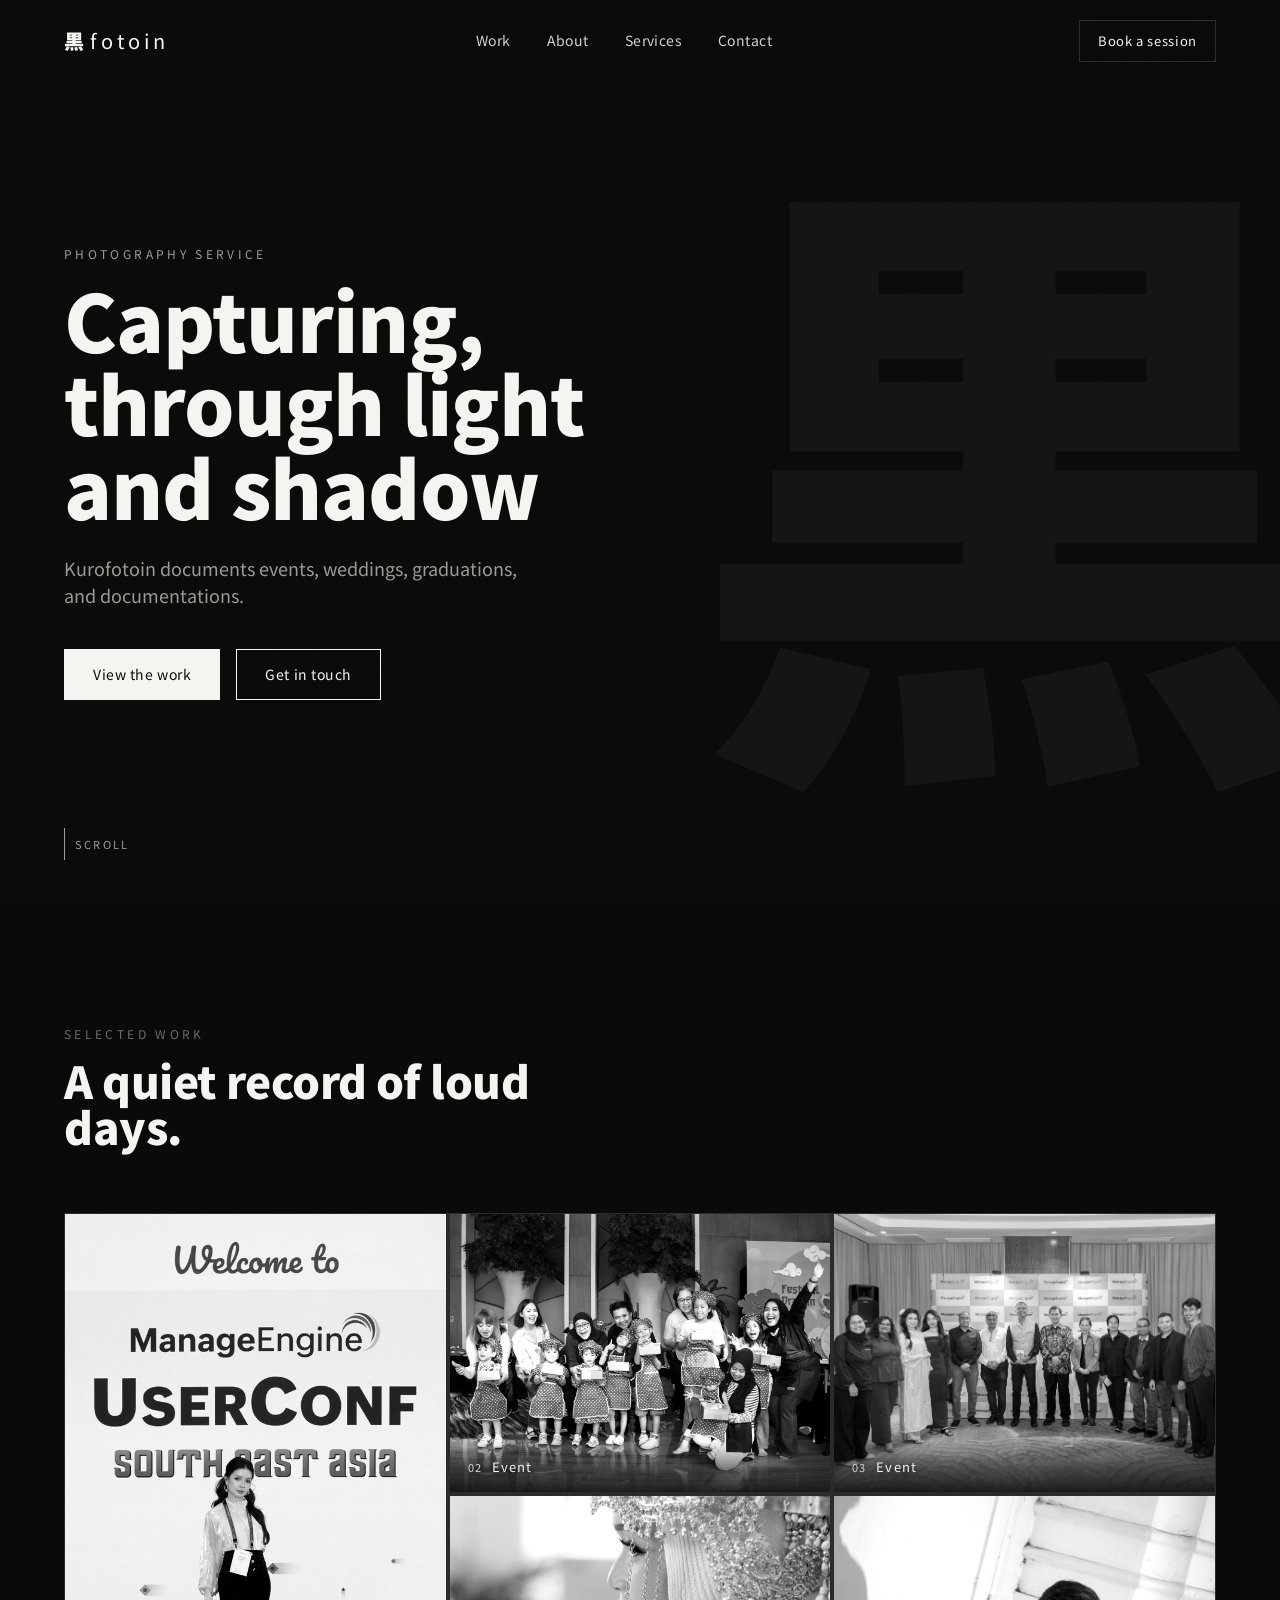
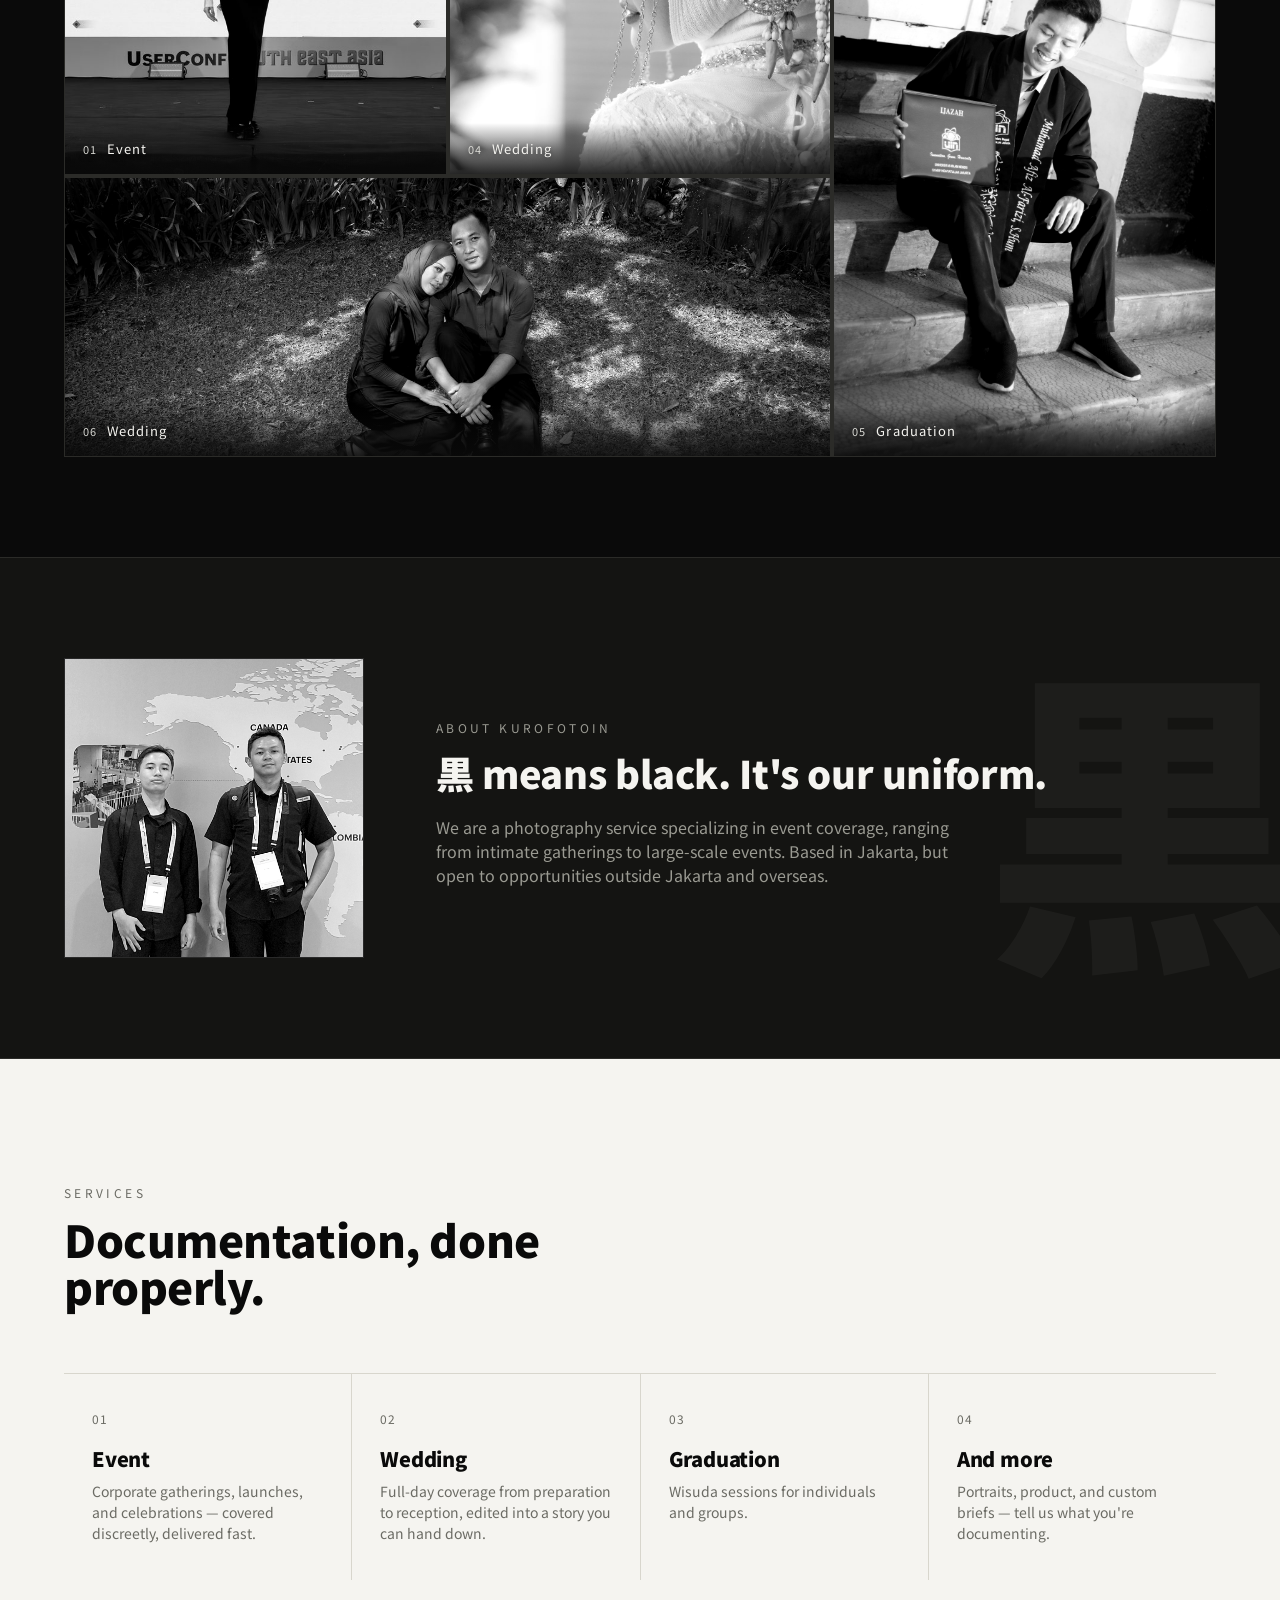
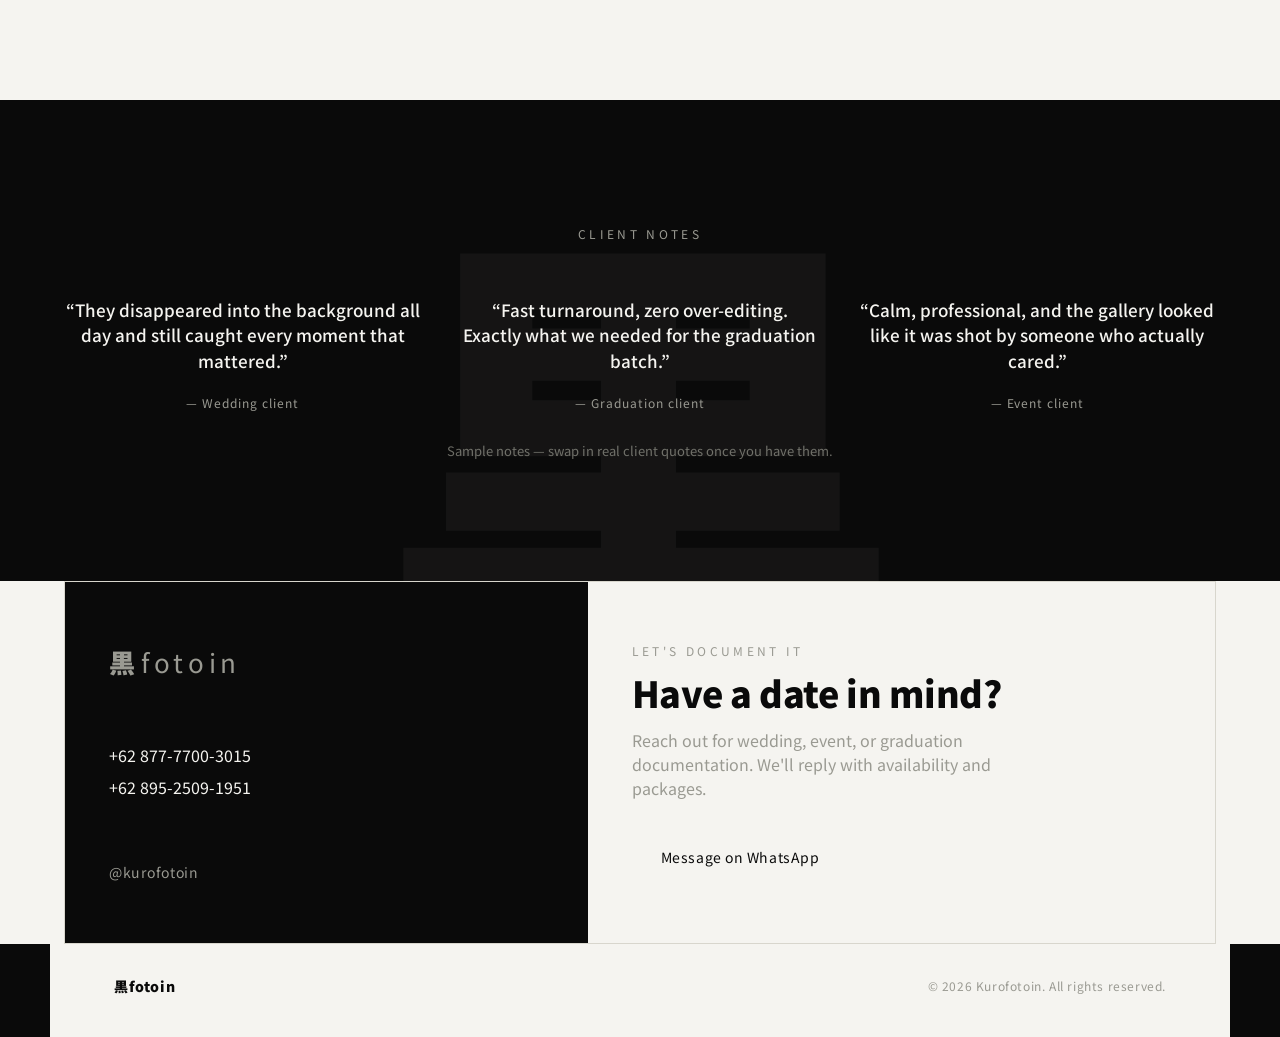
==== index.html @ 13e9bc43 "Update index.html" ====
<!DOCTYPE html>
<html lang="en">
<head>
<meta charset="UTF-8">
<meta name="viewport" content="width=device-width, initial-scale=1.0">
<title>Kurofotoin — Photography Studio</title>
<meta name="description" content="Kurofotoin is a photography studio documenting weddings, events, and graduations with precision and restraint.">
<link rel="preconnect" href="https://fonts.googleapis.com">
<link rel="preconnect" href="https://fonts.gstatic.com" crossorigin>
<link href="https://fonts.googleapis.com/css2?family=Noto+Sans+JP:wght@400;500;700;900&display=swap" rel="stylesheet">
<link rel="stylesheet" href="style.css">
</head>
<body>

<div class="grain"></div>

<!-- NAV -->
<header class="nav" id="nav">
  <a href="#top" class="nav__mark">黒<span>fotoin</span></a>
  <nav class="nav__links">
    <a href="#work">Work</a>
    <a href="#about">About</a>
    <a href="#services">Services</a>
    <a href="#contact">Contact</a>
  </nav>
  <a href="#contact" class="nav__cta">Book a session</a>
  <button class="nav__toggle" id="navToggle" aria-label="Toggle menu" aria-expanded="false">
    <span></span><span></span>
  </button>
</header>

<!-- HERO -->
<section class="hero" id="top">
  <div class="hero__kanji" aria-hidden="true">黒</div>
  <div class="hero__inner">
    <p class="eyebrow">Photography Service</p>
    <h1 class="hero__title">Capturing,<br>through light<br>and shadow</h1>
    <p class="hero__sub">Kurofotoin documents events, weddings, graduations, and documentations.</p>
    <div class="hero__actions">
      <a href="#work" class="btn btn--solid">View the work</a>
      <a href="#contact" class="btn btn--ghost">Get in touch</a>
    </div>
  </div>
  <a href="#work" class="hero__scroll" aria-hidden="true"><span></span> Scroll</a>
</section>

<!-- WORK -->
<section class="work" id="work">
  <div class="section__head">
    <p class="eyebrow eyebrow--dark">Selected Work</p>
    <h2>A quiet record of loud days.</h2>
  </div>

  <div class="grid">
    <figure class="frame frame--a" data-tag="Event">
      <img src="assets/work/work-02-event.jpg" alt="Speaker on stage at a corporate conference" loading="lazy">
      <figcaption><span>01</span> Event</figcaption>
    </figure>
    <figure class="frame frame--b" data-tag="Event">
      <img src="assets/work/work-03-event.jpg" alt="Group photo of families at a community event" loading="lazy">
      <figcaption><span>02</span> Event</figcaption>
    </figure>
    <figure class="frame frame--c" data-tag="Event">
      <img src="assets/work/work-05-event-wide.jpg" alt="Group photo of a corporate conference team" loading="lazy">
      <figcaption><span>03</span> Event</figcaption>
    </figure>
    <figure class="frame frame--d" data-tag="Wedding">
      <img src="assets/work/work-01-wedding.jpg" alt="Bride portrait with traditional headpiece, close up" loading="lazy">
      <figcaption><span>04</span> Wedding</figcaption>
    </figure>
    <figure class="frame frame--e" data-tag="Graduation">
      <img src="assets/work/work-04-graduation.jpg" alt="Graduate sitting on steps holding diploma" loading="lazy">
      <figcaption><span>05</span> Graduation</figcaption>
    </figure>
    <figure class="frame frame--f" data-tag="Wedding">
      <img src="assets/work/work-06-wedding.jpg" alt="Couple sitting together in a garden, prewedding session" loading="lazy">
      <figcaption><span>06</span> Wedding</figcaption>
    </figure>
  </div>
</section>

<!-- ABOUT -->
<section class="about" id="about">
  <div class="about__kanji" aria-hidden="true">黒</div>
  <div class="about__mark">
    <img src="assets/about-duo.jpg" alt="The two of us behind Kurofotoin on set" loading="lazy">
  </div>
  <div class="about__text">
    <p class="eyebrow">About Kurofotoin</p>
    <h2>黒 means black. It's our uniform.</h2>
    <p>We are a photography service specializing in event coverage, ranging from intimate gatherings to large-scale events. Based in Jakarta, but open to opportunities outside Jakarta and overseas.</p>
  </div>
</section>

<!-- SERVICES -->
<section class="services" id="services">
  <div class="section__head section__head--light">
    <p class="eyebrow eyebrow--dark">Services</p>
    <h2>Documentation, done properly.</h2>
  </div>
  <div class="services__grid">
    <div class="service">
      <span class="service__num">01</span>
      <h3>Event</h3>
      <p>Corporate gatherings, launches, and celebrations — covered discreetly, delivered fast.</p>
    </div>
    <div class="service">
      <span class="service__num">02</span>
      <h3>Wedding</h3>
      <p>Full-day coverage from preparation to reception, edited into a story you can hand down.</p>
    </div>
    <div class="service">
      <span class="service__num">03</span>
      <h3>Graduation</h3>
      <p>Wisuda sessions for individuals and groups.</p>
    </div>
    <div class="service">
      <span class="service__num">04</span>
      <h3>And more</h3>
      <p>Portraits, product, and custom briefs — tell us what you're documenting.</p>
    </div>
  </div>
</section>

<!-- TESTIMONIALS -->
<section class="testimonials">
  <div class="hero__kanji hero__kanji--light" aria-hidden="true">黒</div>
  <p class="eyebrow">Client Notes</p>
  <div class="testimonials__list">
    <blockquote>
      <p>“They disappeared into the background all day and still caught every moment that mattered.”</p>
      <cite>— Wedding client</cite>
    </blockquote>
    <blockquote>
      <p>“Fast turnaround, zero over-editing. Exactly what we needed for the graduation batch.”</p>
      <cite>— Graduation client</cite>
    </blockquote>
    <blockquote>
      <p>“Calm, professional, and the gallery looked like it was shot by someone who actually cared.”</p>
      <cite>— Event client</cite>
    </blockquote>
  </div>
  <p class="work__note work__note--light">Sample notes — swap in real client quotes once you have them.</p>
</section>

<!-- CONTACT -->
<section class="contact" id="contact">
  <div class="contact__card">
    <div class="contact__left">
      <p class="contact__mark">黒<span>fotoin</span></p>
      <div class="contact__lines">
        <a href="tel:+628777700315">+62 877-7700-3015</a>
        <a href="tel:+628952509195">+62 895-2509-1951</a>
      </div>
      <a class="contact__ig" href="https://instagram.com/kurofotoin" target="_blank" rel="noopener">@kurofotoin</a>
    </div>
    <div class="contact__right">
      <p class="eyebrow">Let's document it</p>
      <h2>Have a date in mind?</h2>
      <p class="contact__sub">Reach out for wedding, event, or graduation documentation. We'll reply with availability and packages.</p>
      <a href="https://wa.me/6287777003015" class="btn btn--solid" target="_blank" rel="noopener">Message on WhatsApp</a>
    </div>
  </div>
</section>

<footer class="footer">
  <p>黒fotoin</p>
  <p>© <span id="year"></span> Kurofotoin. All rights reserved.</p>
</footer>

<script src="script.js"></script>
</body>
</html>
---- style.css ----
/* ---------------------------------
   Kurofotoin — Tokens
--------------------------------- */
:root{
  --ink: #0a0a0a;
  --ink-soft: #141412;
  --paper: #f5f4f0;
  --paper-dim: #e9e7e0;
  --mid: #9a9a92;
  --mid-on-light: #6b6b64;
  --line: #2b2b28;
  --line-light: #d8d6cd;

  --font-display: "Noto Sans JP", sans-serif;
  --font-body: "Noto Sans JP", sans-serif;

  --wrap: 1180px;
  --pad: clamp(24px, 5vw, 64px);
}

*{ box-sizing:border-box; margin:0; padding:0; }
html{ scroll-behavior:smooth; }
body{
  background:var(--ink);
  color:var(--paper);
  font-family:var(--font-body);
  font-weight:400;
  line-height:1.5;
  -webkit-font-smoothing:antialiased;
  overflow-x:hidden;
}
img{ max-width:100%; display:block; }
a{ color:inherit; text-decoration:none; }
h1,h2,h3{ font-family:var(--font-display); font-weight:900; line-height:1.05; letter-spacing:-0.01em; }
p{ color:var(--mid); }

.eyebrow{
  font-size:12px;
  letter-spacing:0.28em;
  text-transform:uppercase;
  color:var(--mid);
  margin-bottom:14px;
  display:inline-block;
}
.eyebrow--dark{ color:var(--mid-on-light); }

/* film grain overlay */
.grain{
  position:fixed; inset:0; pointer-events:none; z-index:999;
  opacity:0.05; mix-blend-mode:overlay;
  background-image:url("data:image/svg+xml,%3Csvg xmlns='http://www.w3.org/2000/svg' width='120' height='120'%3E%3Cfilter id='n'%3E%3CfeTurbulence type='fractalNoise' baseFrequency='0.9' numOctaves='2' stitchTiles='stitch'/%3E%3C/filter%3E%3Crect width='100%25' height='100%25' filter='url(%23n)'/%3E%3C/svg%3E");
}

/* buttons */
.btn{
  display:inline-flex; align-items:center; justify-content:center;
  padding:14px 28px; font-size:14px; letter-spacing:0.04em;
  border:1px solid currentColor; white-space:nowrap;
  transition:background .25s ease, color .25s ease, border-color .25s ease;
}
.btn--solid{ background:var(--paper); color:var(--ink); border-color:var(--paper); }
.btn--solid:hover{ background:transparent; color:var(--paper); }
.contact .btn--solid{ color:var(--ink); }
.contact .btn--solid:hover{ background:transparent; color:var(--ink); border-color:var(--ink); }
.btn--ghost{ color:var(--paper); }
.btn--ghost:hover{ background:var(--paper); color:var(--ink); }

/* ---------------------------------
   Nav
--------------------------------- */
.nav{
  position:fixed; top:0; left:0; right:0; z-index:100;
  display:flex; align-items:center; justify-content:space-between;
  padding:20px var(--pad);
  background:linear-gradient(to bottom, rgba(10,10,10,0.85), rgba(10,10,10,0));
}
.nav__mark{ font-size:20px; font-weight:900; letter-spacing:0.02em; }
.nav__mark span{ font-weight:400; letter-spacing:0.18em; margin-left:6px; }
.nav__links{ display:flex; gap:36px; font-size:14px; letter-spacing:0.03em; }
.nav__links a{ opacity:0.85; transition:opacity .2s; }
.nav__links a:hover{ opacity:1; }
.nav__cta{ font-size:13px; letter-spacing:0.05em; border:1px solid var(--line); padding:10px 18px; transition:background .2s,color .2s; }
.nav__cta:hover{ background:var(--paper); color:var(--ink); }
.nav__toggle{ display:none; flex-direction:column; gap:5px; background:none; border:0; cursor:pointer; }
.nav__toggle span{ width:22px; height:1px; background:var(--paper); }

/* ---------------------------------
   Hero
--------------------------------- */
.hero{
  position:relative;
  min-height:100vh;
  display:flex; flex-direction:column; justify-content:center;
  padding:120px var(--pad) 80px;
  overflow:hidden;
}
.hero__kanji{
  position:absolute; right:-4vw; top:50%; transform:translateY(-50%);
  font-size:min(60vw, 640px); font-weight:900; line-height:1;
  color:var(--paper); opacity:0.045; pointer-events:none; user-select:none;
}
.hero__inner{ max-width:640px; position:relative; }
.hero__title{ font-size:clamp(40px, 6.2vw, 84px); margin-bottom:28px; }
.hero__sub{ font-size:clamp(15px, 1.6vw, 18px); max-width:480px; margin-bottom:40px; }
.hero__actions{ display:flex; gap:16px; flex-wrap:wrap; }
.hero__scroll{
  position:absolute; bottom:40px; left:var(--pad);
  display:flex; align-items:center; gap:10px;
  font-size:11px; letter-spacing:0.2em; text-transform:uppercase; color:var(--mid);
}
.hero__scroll span{
  width:1px; height:32px; background:var(--mid); position:relative; overflow:hidden;
}
.hero__scroll span::after{
  content:""; position:absolute; top:-100%; left:0; width:100%; height:100%;
  background:var(--paper); animation:scrollLine 2s ease-in-out infinite;
}
@keyframes scrollLine{ to{ top:100%; } }

/* ---------------------------------
   Work / Portfolio
--------------------------------- */
.work{ padding:120px var(--pad) 100px; }
.section__head{ max-width:560px; margin-bottom:64px; }
.section__head h2, .work h2{ font-size:clamp(28px, 4vw, 44px); color:var(--paper); }

.grid{
  display:grid;
  grid-template-columns:repeat(3, 1fr);
  grid-template-rows:repeat(3, 280px);
  gap:2px;
  background:var(--line);
}
.frame{ position:relative; background:#1c1c19; border:1px solid var(--line); overflow:hidden; }
.frame--a{ grid-column:1; grid-row:1 / 3; }
.frame--b{ grid-column:2; grid-row:1; }
.frame--c{ grid-column:3; grid-row:1; }
.frame--d{ grid-column:2; grid-row:2; }
.frame--e{ grid-column:3; grid-row:2 / 4; }
.frame--f{ grid-column:1 / 3; grid-row:3; }
.frame__ph{
  position:absolute; inset:0;
  background:
    repeating-linear-gradient(135deg, #232320 0px, #232320 2px, #1c1c19 2px, #1c1c19 40px);
  transition:transform .6s ease;
}
.frame:hover .frame__ph{ transform:scale(1.04); }
.frame img{
  position:absolute; inset:0; width:100%; height:100%;
  object-fit:cover; object-position:center;
  filter:grayscale(1) contrast(1.02);
  transition:transform .6s ease;
}
.frame:hover img{ transform:scale(1.04); }
.frame--f img{ object-position:center 30%; }
.frame__pending{
  position:absolute; top:50%; left:50%; transform:translate(-50%,-50%);
  display:flex; flex-direction:column; align-items:center; gap:8px;
  font-size:10px; letter-spacing:0.18em; text-transform:uppercase; color:var(--mid);
  text-align:center; pointer-events:none;
}
.frame__pending svg{ width:22px; height:22px; opacity:0.6; }
.frame figcaption{
  position:absolute; left:0; bottom:0; right:0;
  display:flex; align-items:baseline; gap:10px;
  padding:16px 18px; font-size:13px; letter-spacing:0.08em;
  color:var(--paper);
  text-shadow:0 1px 6px rgba(0,0,0,0.6);
  background:linear-gradient(to top, rgba(10,10,10,0.88) 0%, rgba(10,10,10,0.55) 45%, rgba(10,10,10,0) 100%);
}
.frame figcaption span{ color:#d8d8d3; font-size:11px; text-shadow:0 1px 6px rgba(0,0,0,0.7); }
.work__note{ margin-top:28px; font-size:13px; color:var(--mid); }
.work__note code{ color:var(--paper); }
.work__note--light{ color:var(--mid-on-light); }

/* ---------------------------------
   About
--------------------------------- */
.about{
  position:relative; overflow:hidden;
  display:grid; grid-template-columns:minmax(240px, 300px) 1fr; gap:72px; align-items:center;
  padding:100px var(--pad); background:var(--ink-soft);
  border-top:1px solid var(--line); border-bottom:1px solid var(--line);
}
.about__kanji{
  position:absolute; right:-2vw; top:50%; transform:translateY(-50%);
  font-size:min(26vw, 320px); font-weight:900; line-height:1;
  font-family:var(--font-display);
  color:var(--paper); opacity:0.04; pointer-events:none; user-select:none;
  z-index:0;
}
.about__mark, .about__text{ position:relative; z-index:1; }
.about__mark{ align-self:start; }
.about__mark img{
  width:100%; max-width:300px;
  aspect-ratio:1/1; object-fit:cover;
  filter:grayscale(1) contrast(1.02);
  border:1px solid var(--line);
}
.about__text h2{ font-size:clamp(26px, 3.4vw, 38px); color:var(--paper); margin-bottom:22px; }
.about__text p{ margin-bottom:16px; max-width:520px; }

/* ---------------------------------
   Services
--------------------------------- */
.services{ background:var(--paper); color:var(--ink); padding:120px var(--pad); }
.section__head--light h2{ color:var(--ink); }
.services__grid{
  display:grid; grid-template-columns:repeat(4, 1fr); gap:1px;
  background:var(--line-light); border-top:1px solid var(--line-light);
}
.service{ background:var(--paper); padding:36px 28px; }
.service__num{ display:block; font-size:12px; color:var(--mid-on-light); letter-spacing:0.1em; margin-bottom:20px; }
.service h3{ color:var(--ink); font-size:20px; margin-bottom:12px; }
.service p{ color:var(--mid-on-light); font-size:14px; }

/* ---------------------------------
   Testimonials
--------------------------------- */
.testimonials{
  position:relative; padding:120px var(--pad); text-align:center; overflow:hidden;
}
.hero__kanji--light{ left:50%; right:auto; top:20%; transform:translate(-50%,0); font-size:min(70vw,520px); }
.testimonials .eyebrow{ position:relative; }
.testimonials__list{
  position:relative;
  display:grid; grid-template-columns:repeat(3,1fr); gap:40px;
  max-width:var(--wrap); margin:40px auto 0;
}
.testimonials blockquote p{
  font-family:var(--font-display); font-weight:500; color:var(--paper);
  font-size:17px; line-height:1.5; margin-bottom:16px;
}
.testimonials cite{ font-size:12px; letter-spacing:0.08em; color:var(--mid); font-style:normal; }

/* ---------------------------------
   Contact
--------------------------------- */
.contact{ background:var(--paper); color:var(--ink); padding:0 var(--pad) 0; }
.contact__card{
  max-width:var(--wrap); margin:0 auto;
  display:grid; grid-template-columns:1fr 1.2fr;
  border:1px solid var(--line-light);
}
.contact__left{
  background:var(--ink); color:var(--paper);
  padding:60px 44px; display:flex; flex-direction:column; justify-content:space-between; gap:40px;
}
.contact__mark{ font-family:var(--font-display); font-weight:900; font-size:26px; }
.contact__mark span{ font-weight:400; letter-spacing:0.18em; margin-left:6px; }
.contact__lines{ display:flex; flex-direction:column; gap:8px; font-size:16px; }
.contact__lines a:hover{ text-decoration:underline; }
.contact__ig{ font-size:14px; letter-spacing:0.05em; color:var(--mid); }
.contact__ig:hover{ color:var(--paper); }
.contact__right{ padding:60px 44px; display:flex; flex-direction:column; justify-content:center; }
.contact__right h2{ font-size:clamp(26px,3.4vw,36px); color:var(--ink); margin-bottom:16px; }
.contact__sub{ margin-bottom:32px; max-width:400px; }
.contact__right .btn{ width:fit-content; }

/* ---------------------------------
   Footer
--------------------------------- */
.footer{
  background:var(--paper); color:var(--ink);
  display:flex; align-items:center; justify-content:space-between;
  padding:32px var(--pad) 40px; font-size:12px; letter-spacing:0.05em; color:var(--mid-on-light);
  max-width:var(--wrap); margin:0 auto;
}
.footer p:first-child{ font-family:var(--font-display); font-weight:900; color:var(--ink); font-size:14px; }

/* ---------------------------------
   Scroll reveal
--------------------------------- */
[data-reveal]{ opacity:0; transform:translateY(24px); transition:opacity .7s ease, transform .7s ease; }
[data-reveal].is-visible{ opacity:1; transform:none; }

/* ---------------------------------
   Responsive
--------------------------------- */
@media (max-width: 900px){
  .nav__links, .nav__cta{ display:none; }
  .nav__toggle{ display:flex; }
  .nav--open{ background:var(--ink); flex-direction:column; align-items:flex-start; gap:20px; padding-bottom:28px; }
  .nav--open .nav__links{
    display:flex; flex-direction:column; gap:18px; font-size:16px;
  }
  .nav--open .nav__cta{ display:inline-flex; }
  .about{ grid-template-columns:1fr; }
  .about__mark{ max-width:220px; }
  .about__kanji{ display:none; }
  .services__grid{ grid-template-columns:repeat(2,1fr); }
  .testimonials__list{ grid-template-columns:1fr; gap:36px; }
  .contact__card{ grid-template-columns:1fr; }
  .grid{
    grid-template-columns:repeat(2,1fr);
    grid-template-rows:none;
    grid-auto-rows:220px;
  }
  .frame--a, .frame--b, .frame--c, .frame--d, .frame--e, .frame--f{
    grid-column:auto; grid-row:auto;
  }
}
@media (max-width: 560px){
  .services__grid{ grid-template-columns:1fr; }
  .grid{ grid-template-columns:1fr; grid-auto-rows:260px; }
  .footer{ flex-direction:column; gap:8px; align-items:flex-start; }
}
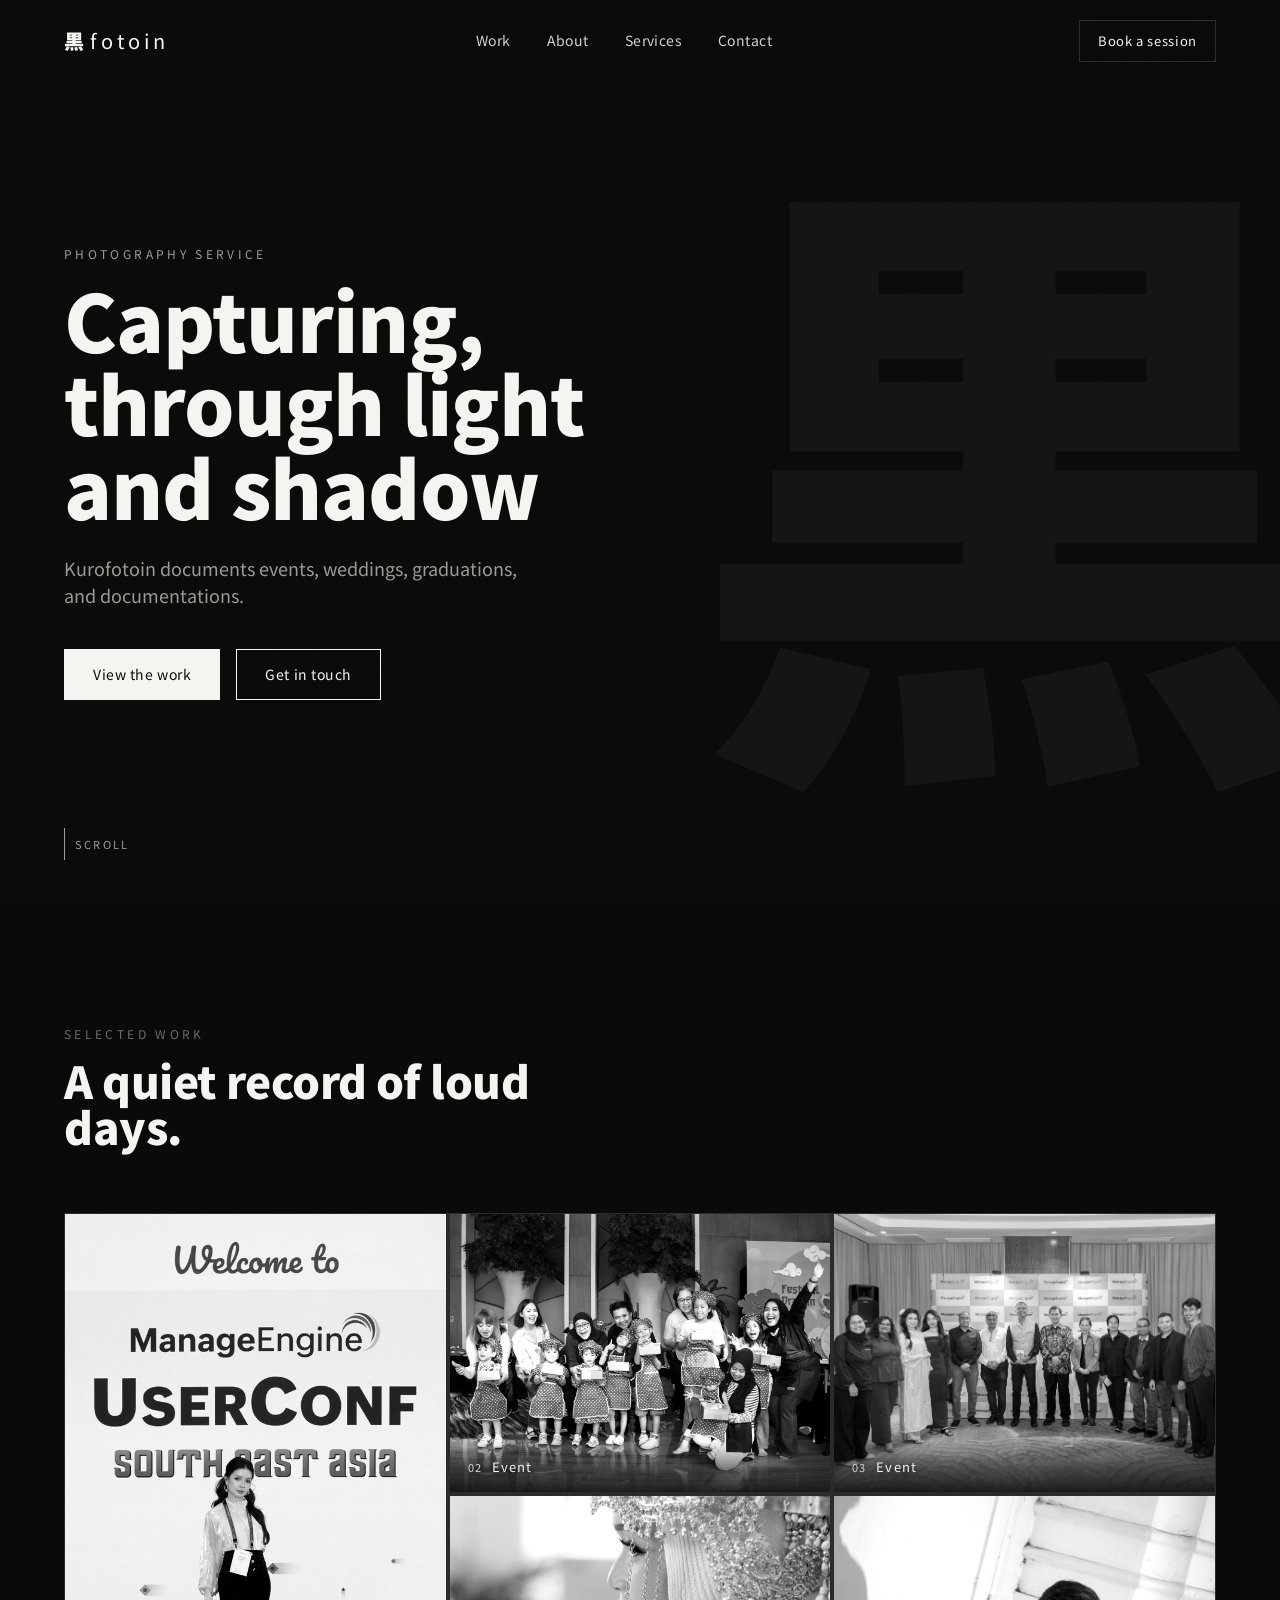
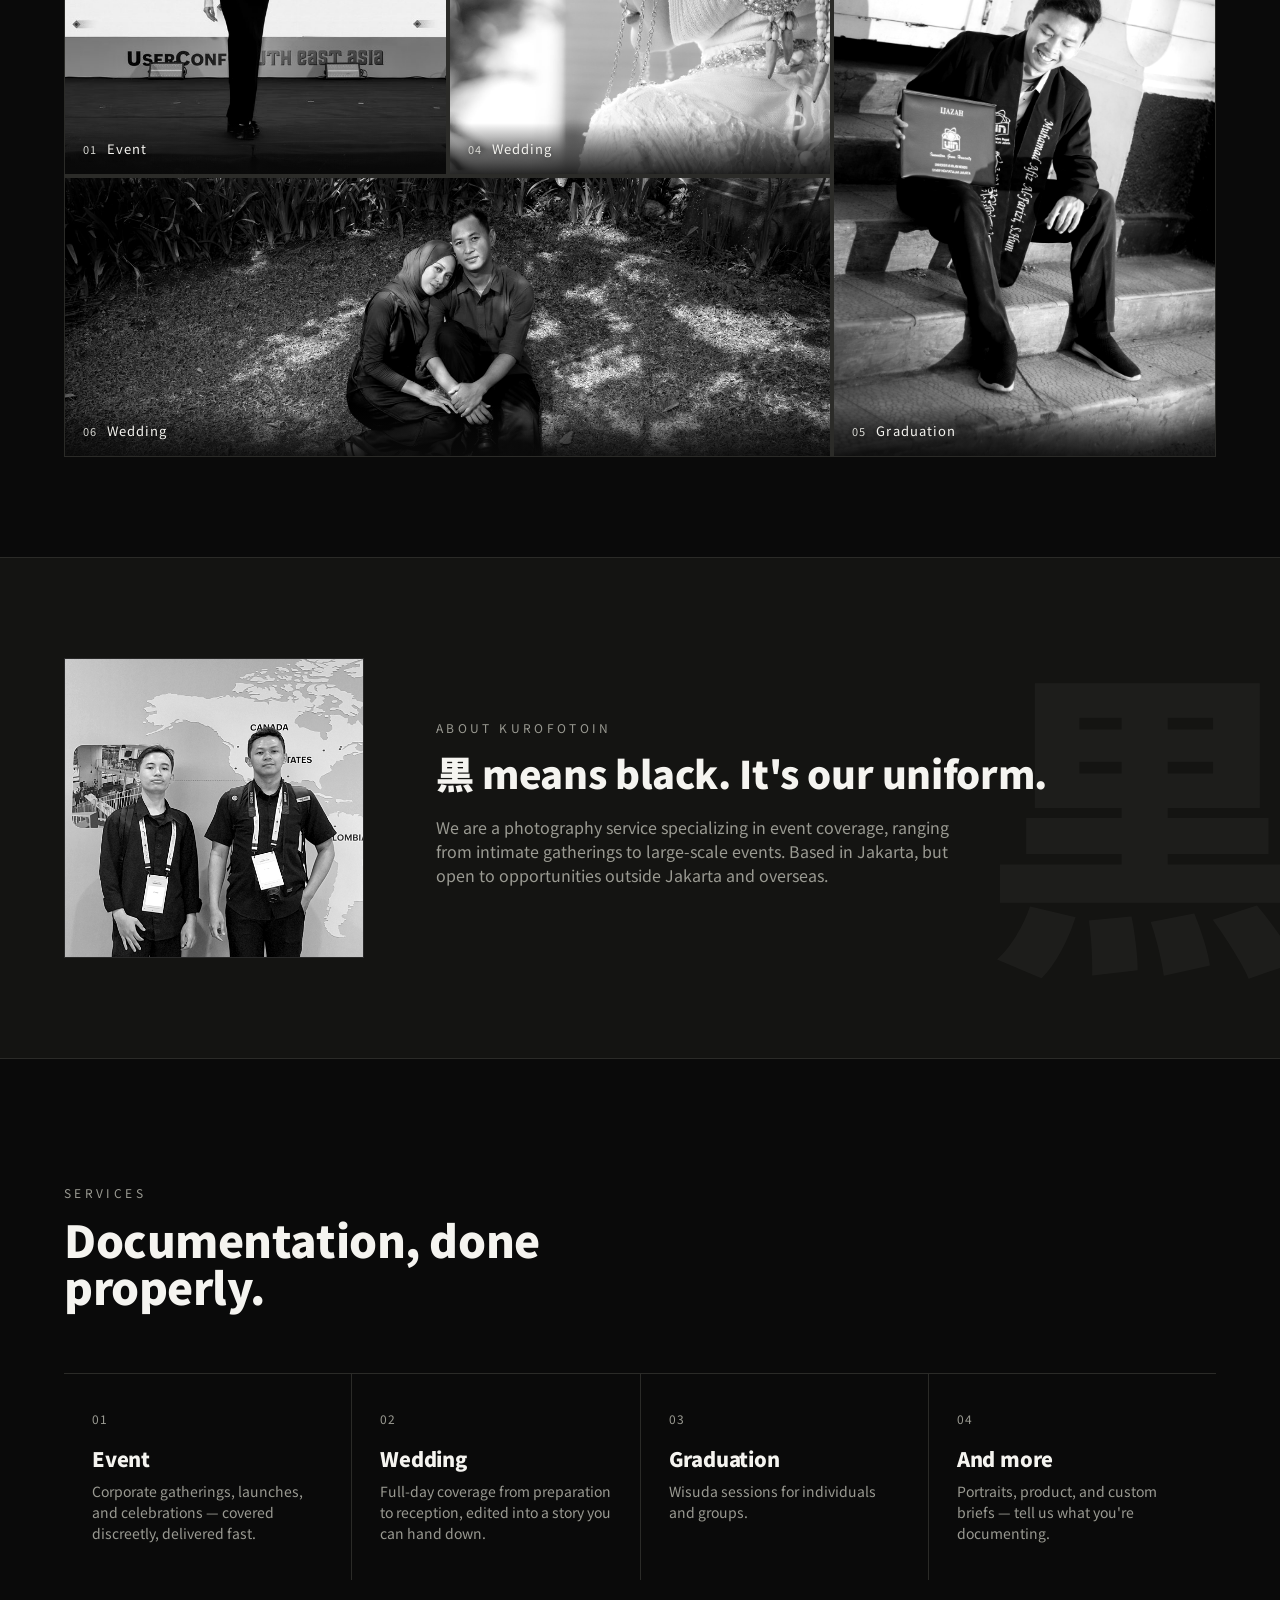
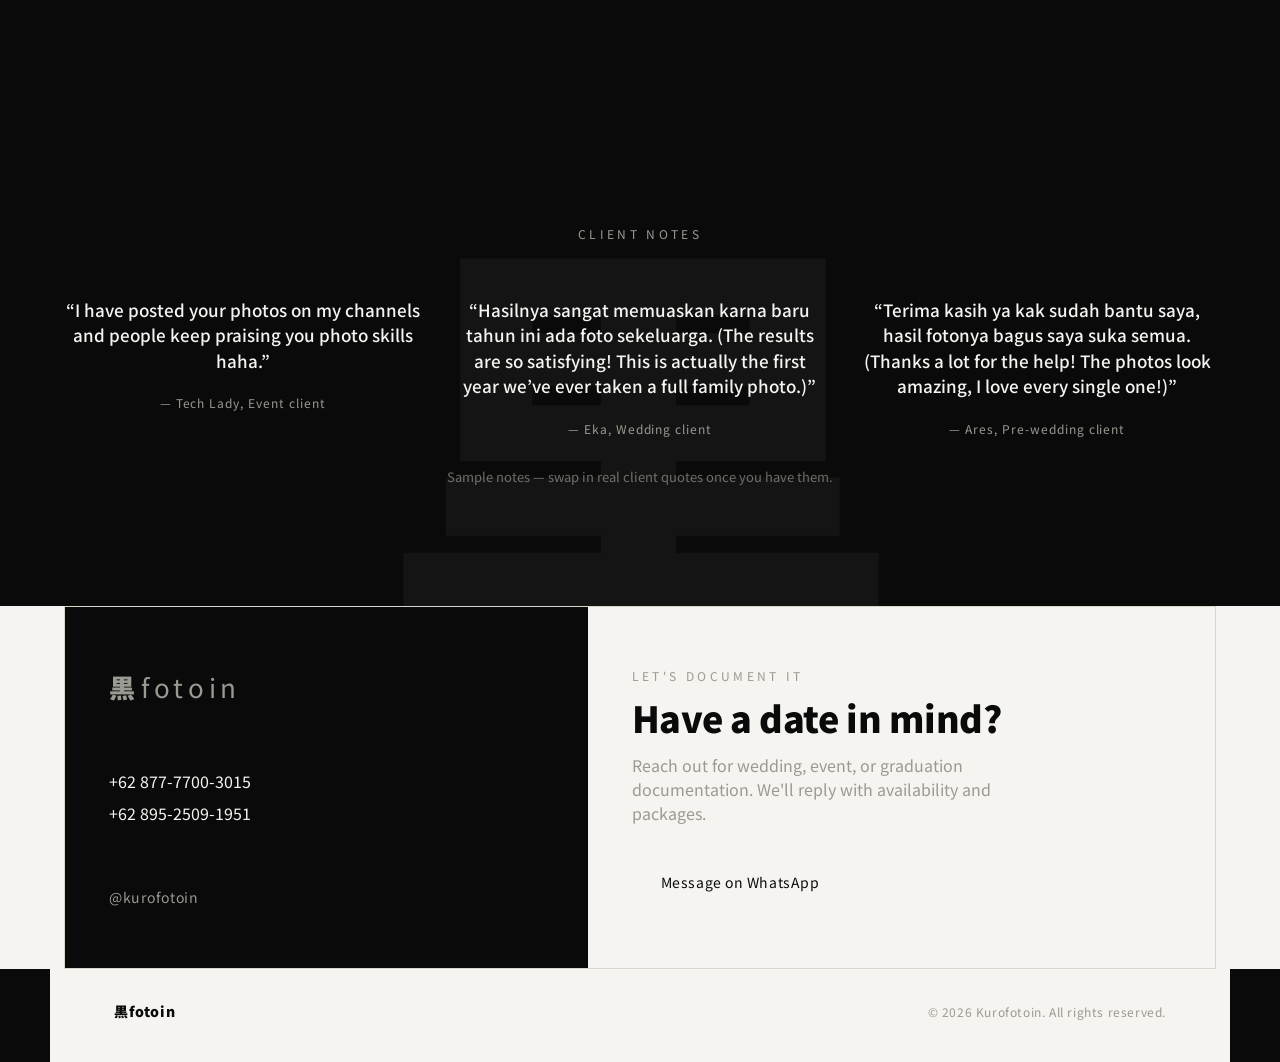
==== commit ace58697: "Update index.html" ====
--- a/index.html
+++ b/index.html
@@ -128,16 +128,16 @@
   <p class="eyebrow">Client Notes</p>
   <div class="testimonials__list">
     <blockquote>
-      <p>“They disappeared into the background all day and still caught every moment that mattered.”</p>
-      <cite>— Wedding client</cite>
+      <p>“I have posted your photos on my channels and people keep praising you photo skills haha.”</p>
+      <cite>— Tech Lady, Event client</cite>
     </blockquote>
     <blockquote>
-      <p>“Fast turnaround, zero over-editing. Exactly what we needed for the graduation batch.”</p>
-      <cite>— Graduation client</cite>
+      <p>“Hasilnya sangat memuaskan karna baru tahun ini ada foto sekeluarga. (The results are so satisfying! This is actually the first year we’ve ever taken a full family photo.)”</p>
+      <cite>— Eka, Wedding client</cite>
     </blockquote>
     <blockquote>
-      <p>“Calm, professional, and the gallery looked like it was shot by someone who actually cared.”</p>
-      <cite>— Event client</cite>
+      <p>“Terima kasih ya kak sudah bantu saya, hasil fotonya bagus saya suka semua. (Thanks a lot for the help! The photos look amazing, I love every single one!)”</p>
+      <cite>— Ares, Pre-wedding client</cite>
     </blockquote>
   </div>
   <p class="work__note work__note--light">Sample notes — swap in real client quotes once you have them.</p>
--- a/style.css
+++ b/style.css
@@ -203,16 +203,17 @@
 /* ---------------------------------
    Services
 --------------------------------- */
-.services{ background:var(--paper); color:var(--ink); padding:120px var(--pad); }
-.section__head--light h2{ color:var(--ink); }
+.services{ background:var(--ink); color:var(--paper); padding:120px var(--pad); }
+.services .eyebrow--dark{ color:var(--mid); }
+.section__head--light h2{ color:var(--paper); }
 .services__grid{
   display:grid; grid-template-columns:repeat(4, 1fr); gap:1px;
-  background:var(--line-light); border-top:1px solid var(--line-light);
-}
-.service{ background:var(--paper); padding:36px 28px; }
-.service__num{ display:block; font-size:12px; color:var(--mid-on-light); letter-spacing:0.1em; margin-bottom:20px; }
-.service h3{ color:var(--ink); font-size:20px; margin-bottom:12px; }
-.service p{ color:var(--mid-on-light); font-size:14px; }
+  background:var(--line); border-top:1px solid var(--line);
+}
+.service{ background:var(--ink); padding:36px 28px; }
+.service__num{ display:block; font-size:12px; color:var(--mid); letter-spacing:0.1em; margin-bottom:20px; }
+.service h3{ color:var(--paper); font-size:20px; margin-bottom:12px; }
+.service p{ color:var(--mid); font-size:14px; }
 
 /* ---------------------------------
    Testimonials
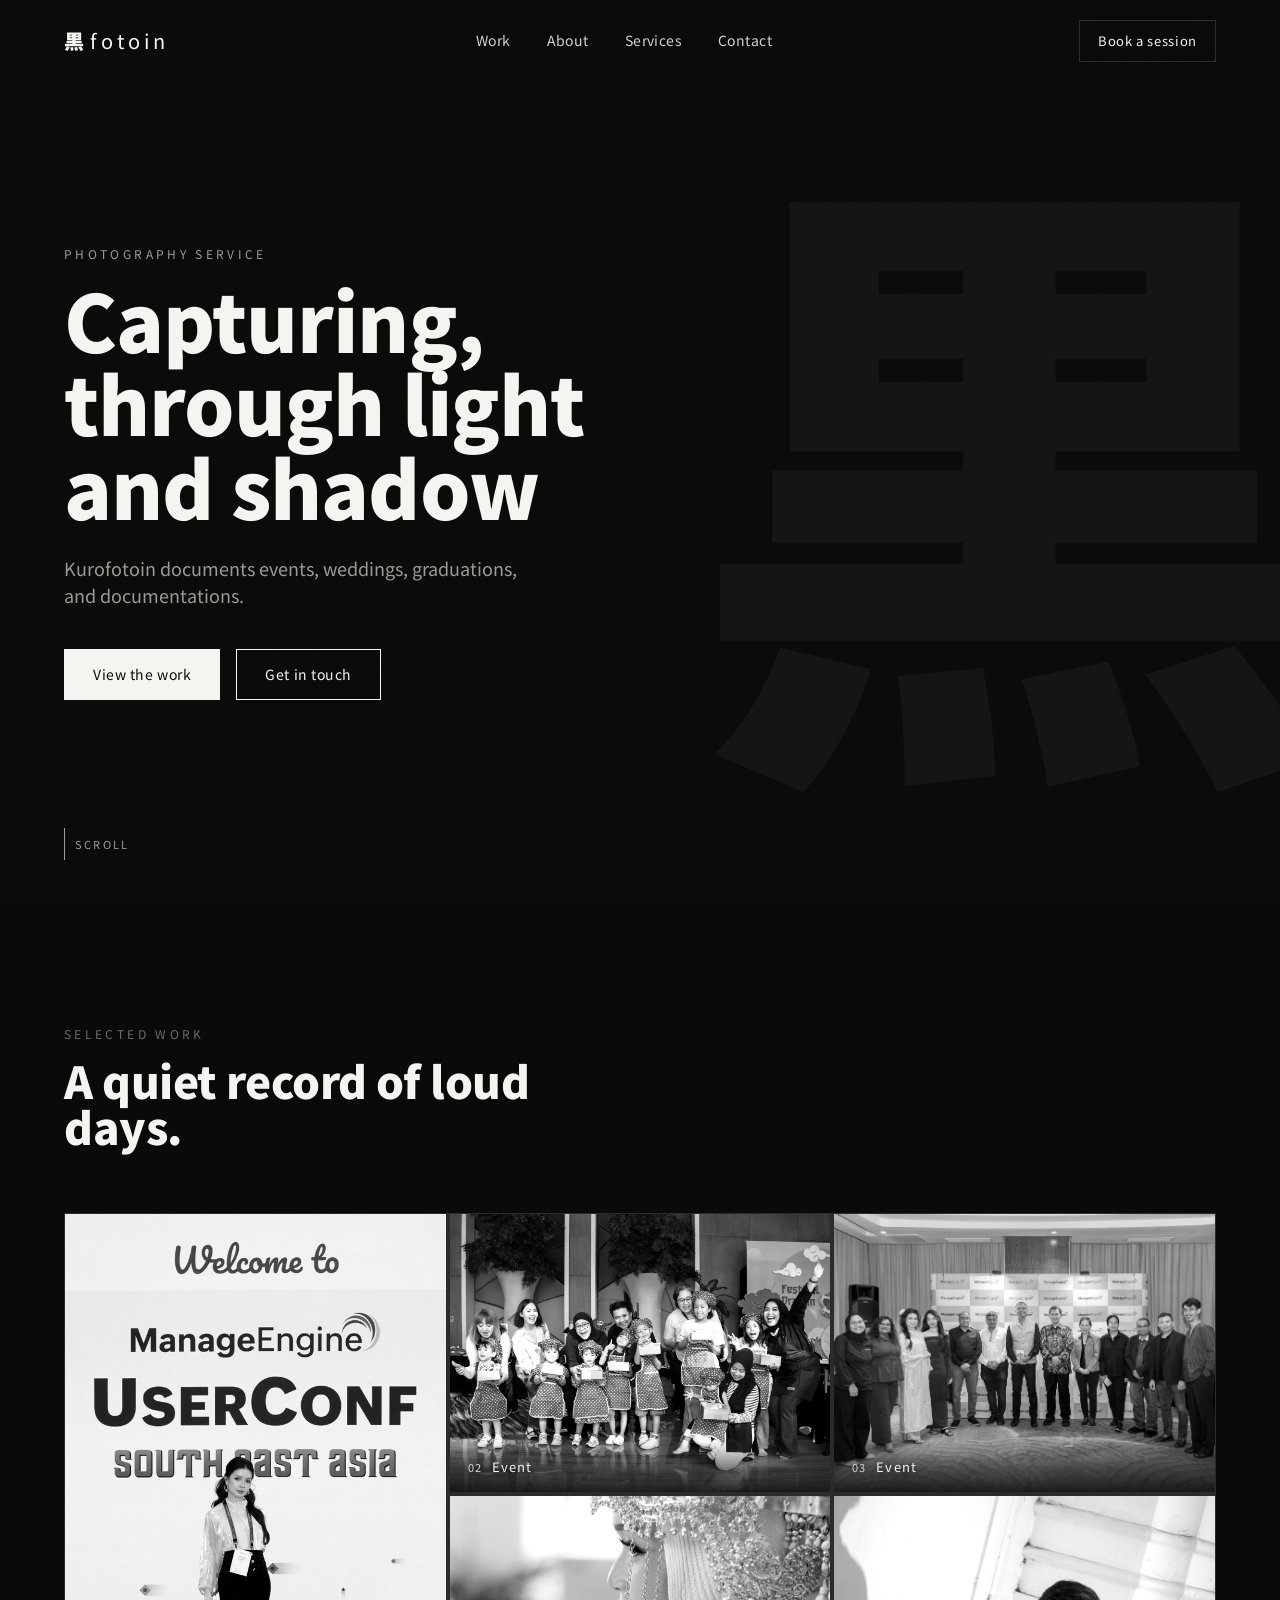
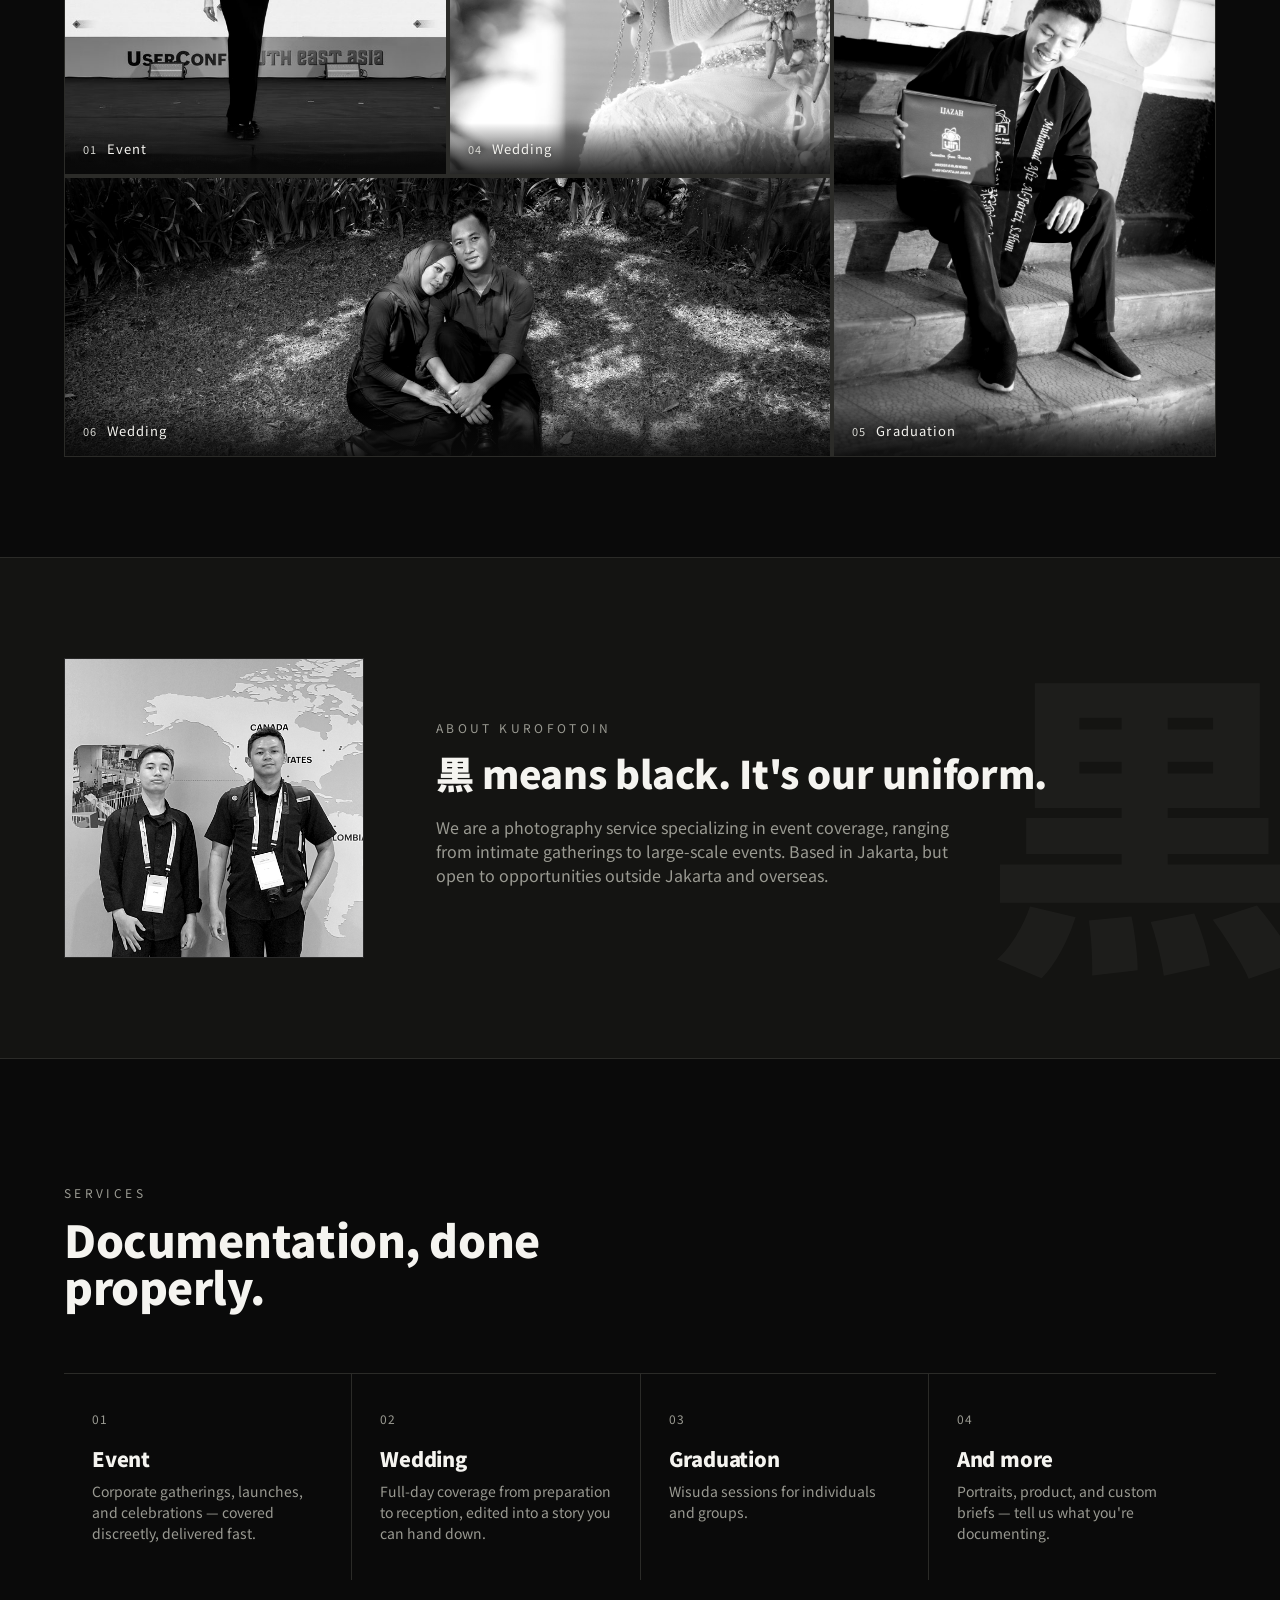
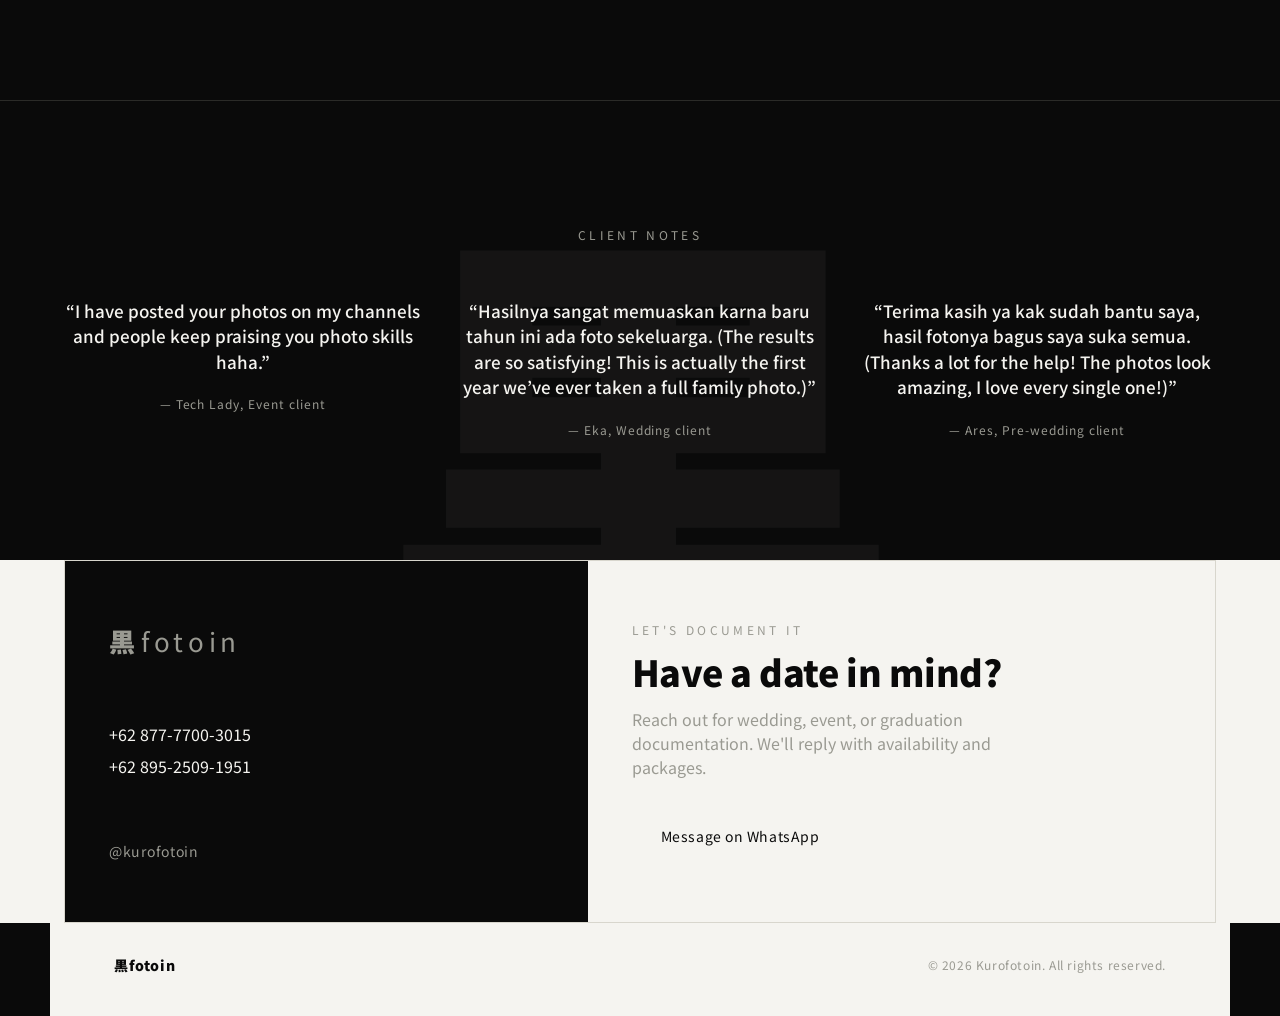
==== commit d0364d3a: "Add files via upload" ====
--- a/index.html
+++ b/index.html
@@ -140,7 +140,6 @@
       <cite>— Ares, Pre-wedding client</cite>
     </blockquote>
   </div>
-  <p class="work__note work__note--light">Sample notes — swap in real client quotes once you have them.</p>
 </section>
 
 <!-- CONTACT -->
--- a/style.css
+++ b/style.css
@@ -220,6 +220,7 @@
 --------------------------------- */
 .testimonials{
   position:relative; padding:120px var(--pad); text-align:center; overflow:hidden;
+  border-top:1px solid var(--line);
 }
 .hero__kanji--light{ left:50%; right:auto; top:20%; transform:translate(-50%,0); font-size:min(70vw,520px); }
 .testimonials .eyebrow{ position:relative; }
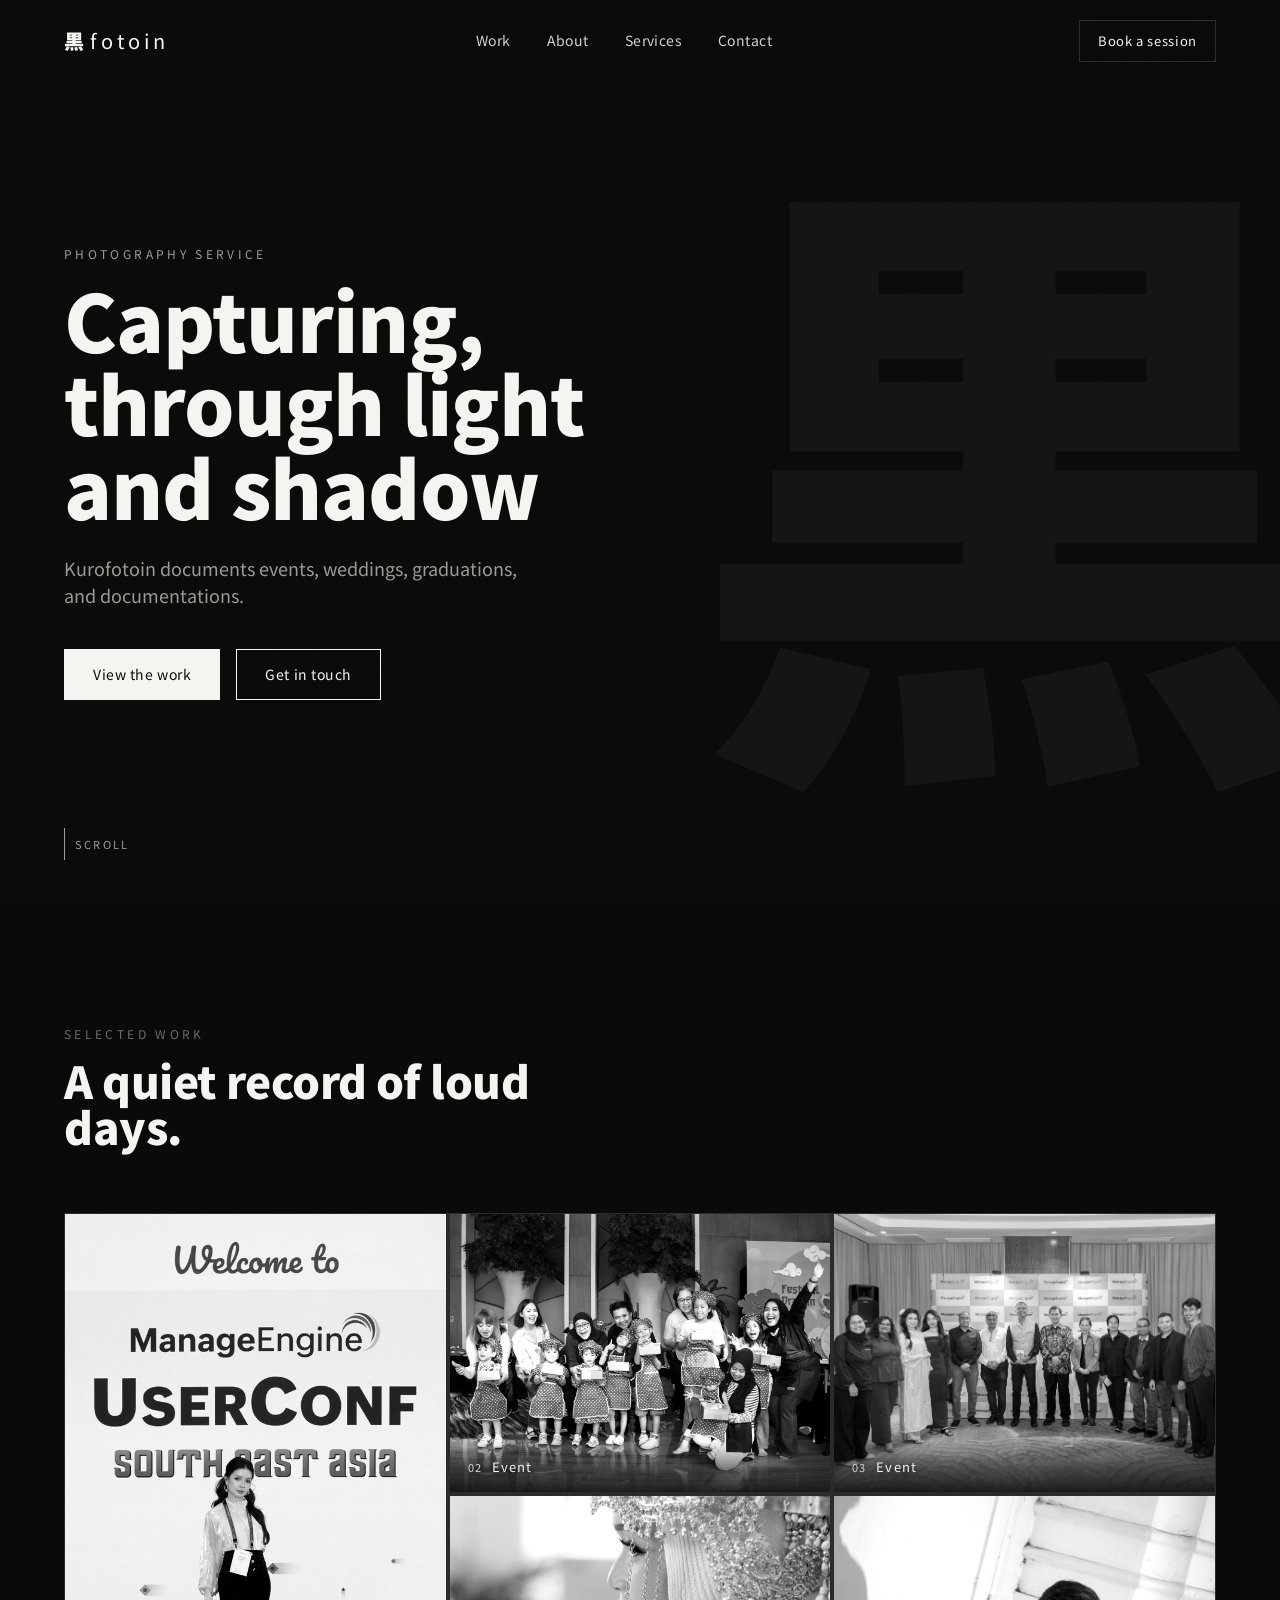
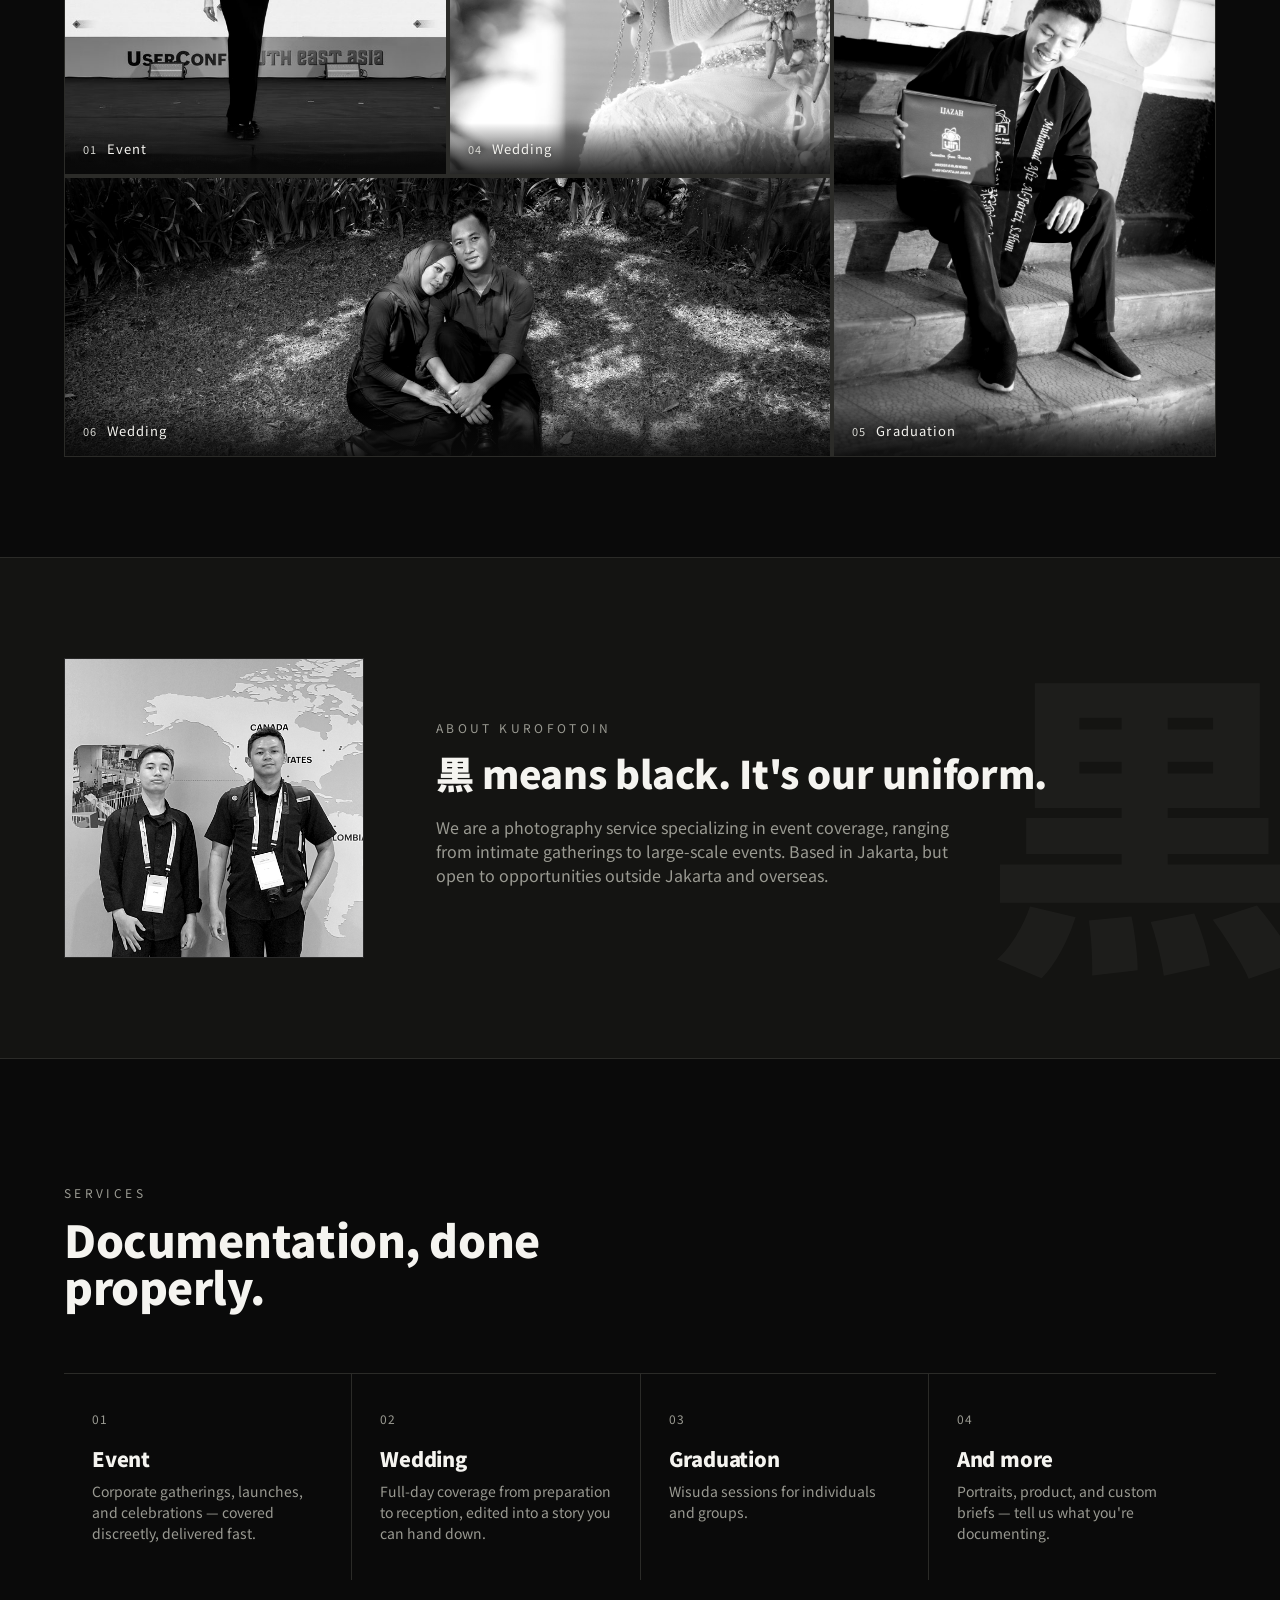
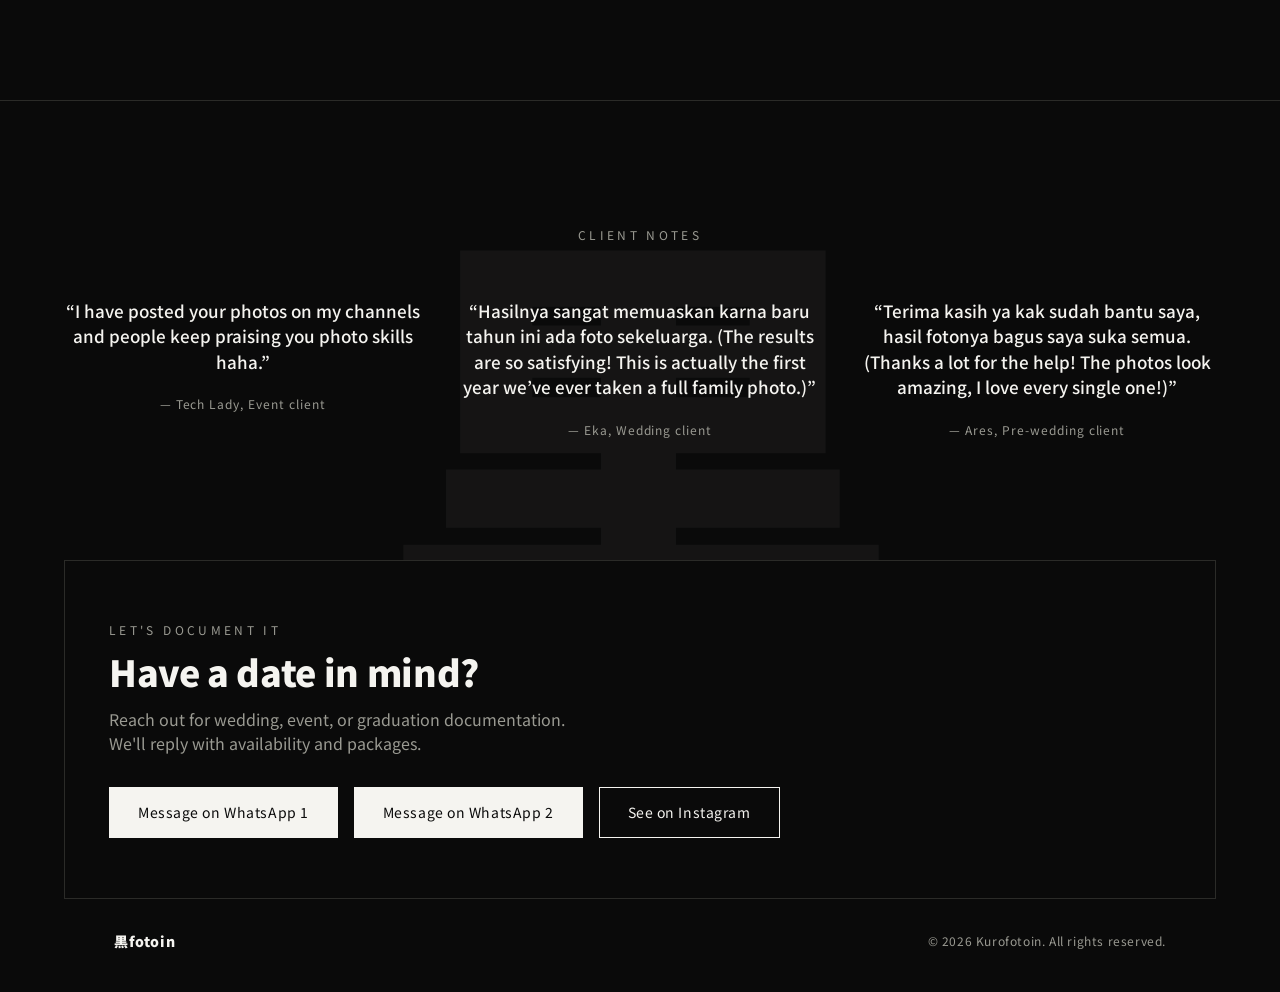
==== commit 98ac353b: "Add files via upload" ====
--- a/index.html
+++ b/index.html
@@ -145,19 +145,15 @@
 <!-- CONTACT -->
 <section class="contact" id="contact">
   <div class="contact__card">
-    <div class="contact__left">
-      <p class="contact__mark">黒<span>fotoin</span></p>
-      <div class="contact__lines">
-        <a href="tel:+628777700315">+62 877-7700-3015</a>
-        <a href="tel:+628952509195">+62 895-2509-1951</a>
-      </div>
-      <a class="contact__ig" href="https://instagram.com/kurofotoin" target="_blank" rel="noopener">@kurofotoin</a>
-    </div>
     <div class="contact__right">
       <p class="eyebrow">Let's document it</p>
       <h2>Have a date in mind?</h2>
       <p class="contact__sub">Reach out for wedding, event, or graduation documentation. We'll reply with availability and packages.</p>
-      <a href="https://wa.me/6287777003015" class="btn btn--solid" target="_blank" rel="noopener">Message on WhatsApp</a>
+      <div class="contact__actions">
+        <a href="https://wa.me/6287777003015" class="btn btn--solid" target="_blank" rel="noopener">Message on WhatsApp 1</a>
+        <a href="https://wa.me/6289525091951" class="btn btn--solid" target="_blank" rel="noopener">Message on WhatsApp 2</a>
+        <a href="https://instagram.com/kurofotoin" class="btn btn--ghost" target="_blank" rel="noopener">See on Instagram</a>
+      </div>
     </div>
   </div>
 </section>
--- a/style.css
+++ b/style.css
@@ -60,8 +60,6 @@
 }
 .btn--solid{ background:var(--paper); color:var(--ink); border-color:var(--paper); }
 .btn--solid:hover{ background:transparent; color:var(--paper); }
-.contact .btn--solid{ color:var(--ink); }
-.contact .btn--solid:hover{ background:transparent; color:var(--ink); border-color:var(--ink); }
 .btn--ghost{ color:var(--paper); }
 .btn--ghost:hover{ background:var(--paper); color:var(--ink); }
 
@@ -238,37 +236,27 @@
 /* ---------------------------------
    Contact
 --------------------------------- */
-.contact{ background:var(--paper); color:var(--ink); padding:0 var(--pad) 0; }
+.contact{ background:var(--ink); color:var(--paper); padding:0 var(--pad) 0; }
 .contact__card{
   max-width:var(--wrap); margin:0 auto;
-  display:grid; grid-template-columns:1fr 1.2fr;
-  border:1px solid var(--line-light);
-}
-.contact__left{
+  border:1px solid var(--line);
+}
+.contact__right{ padding:60px 44px; display:flex; flex-direction:column; justify-content:center; }
+.contact__right h2{ font-size:clamp(26px,3.4vw,36px); color:var(--paper); margin-bottom:16px; }
+.contact__sub{ margin-bottom:32px; max-width:460px; }
+.contact__actions{ display:flex; gap:16px; flex-wrap:wrap; }
+.contact__right .btn{ width:fit-content; }
+
+/* ---------------------------------
+   Footer
+--------------------------------- */
+.footer{
   background:var(--ink); color:var(--paper);
-  padding:60px 44px; display:flex; flex-direction:column; justify-content:space-between; gap:40px;
-}
-.contact__mark{ font-family:var(--font-display); font-weight:900; font-size:26px; }
-.contact__mark span{ font-weight:400; letter-spacing:0.18em; margin-left:6px; }
-.contact__lines{ display:flex; flex-direction:column; gap:8px; font-size:16px; }
-.contact__lines a:hover{ text-decoration:underline; }
-.contact__ig{ font-size:14px; letter-spacing:0.05em; color:var(--mid); }
-.contact__ig:hover{ color:var(--paper); }
-.contact__right{ padding:60px 44px; display:flex; flex-direction:column; justify-content:center; }
-.contact__right h2{ font-size:clamp(26px,3.4vw,36px); color:var(--ink); margin-bottom:16px; }
-.contact__sub{ margin-bottom:32px; max-width:400px; }
-.contact__right .btn{ width:fit-content; }
-
-/* ---------------------------------
-   Footer
---------------------------------- */
-.footer{
-  background:var(--paper); color:var(--ink);
   display:flex; align-items:center; justify-content:space-between;
-  padding:32px var(--pad) 40px; font-size:12px; letter-spacing:0.05em; color:var(--mid-on-light);
+  padding:32px var(--pad) 40px; font-size:12px; letter-spacing:0.05em; color:var(--mid);
   max-width:var(--wrap); margin:0 auto;
 }
-.footer p:first-child{ font-family:var(--font-display); font-weight:900; color:var(--ink); font-size:14px; }
+.footer p:first-child{ font-family:var(--font-display); font-weight:900; color:var(--paper); font-size:14px; }
 
 /* ---------------------------------
    Scroll reveal
@@ -292,7 +280,7 @@
   .about__kanji{ display:none; }
   .services__grid{ grid-template-columns:repeat(2,1fr); }
   .testimonials__list{ grid-template-columns:1fr; gap:36px; }
-  .contact__card{ grid-template-columns:1fr; }
+  .contact__right{ padding:44px 28px; }
   .grid{
     grid-template-columns:repeat(2,1fr);
     grid-template-rows:none;
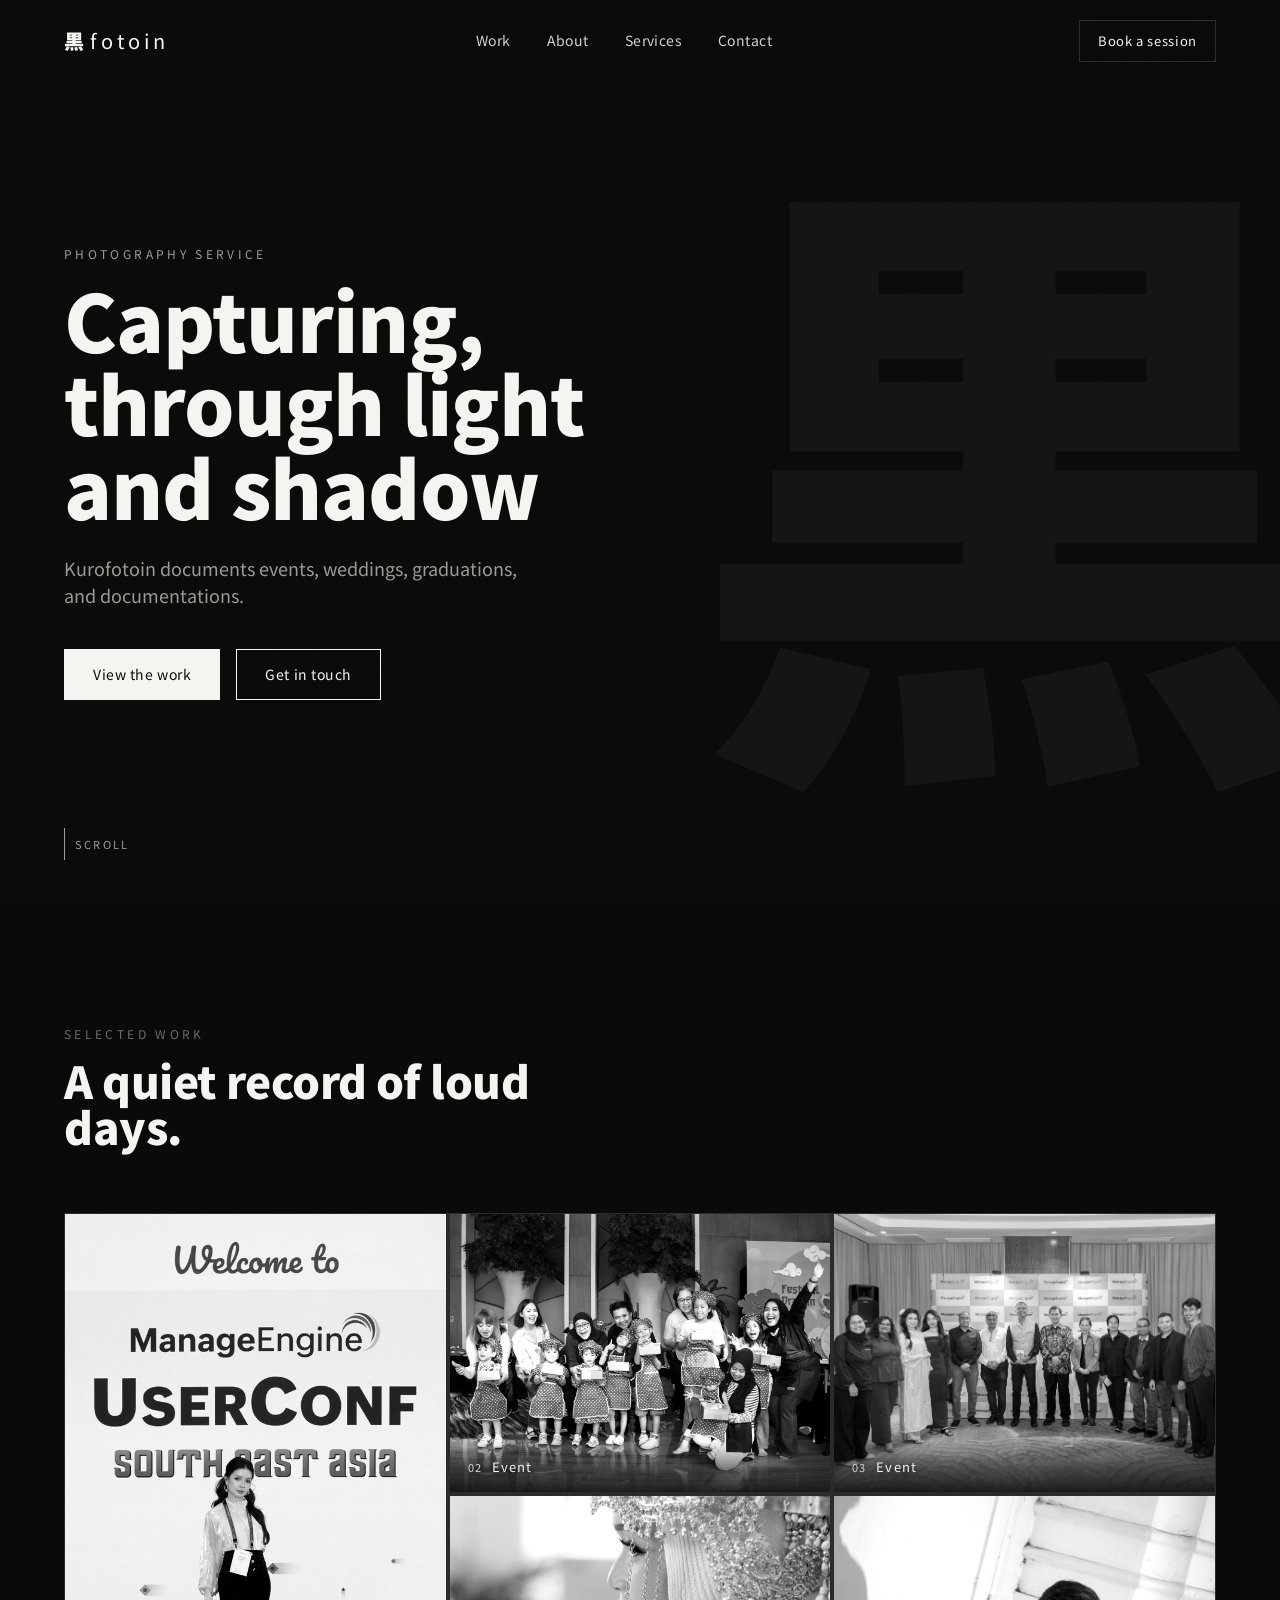
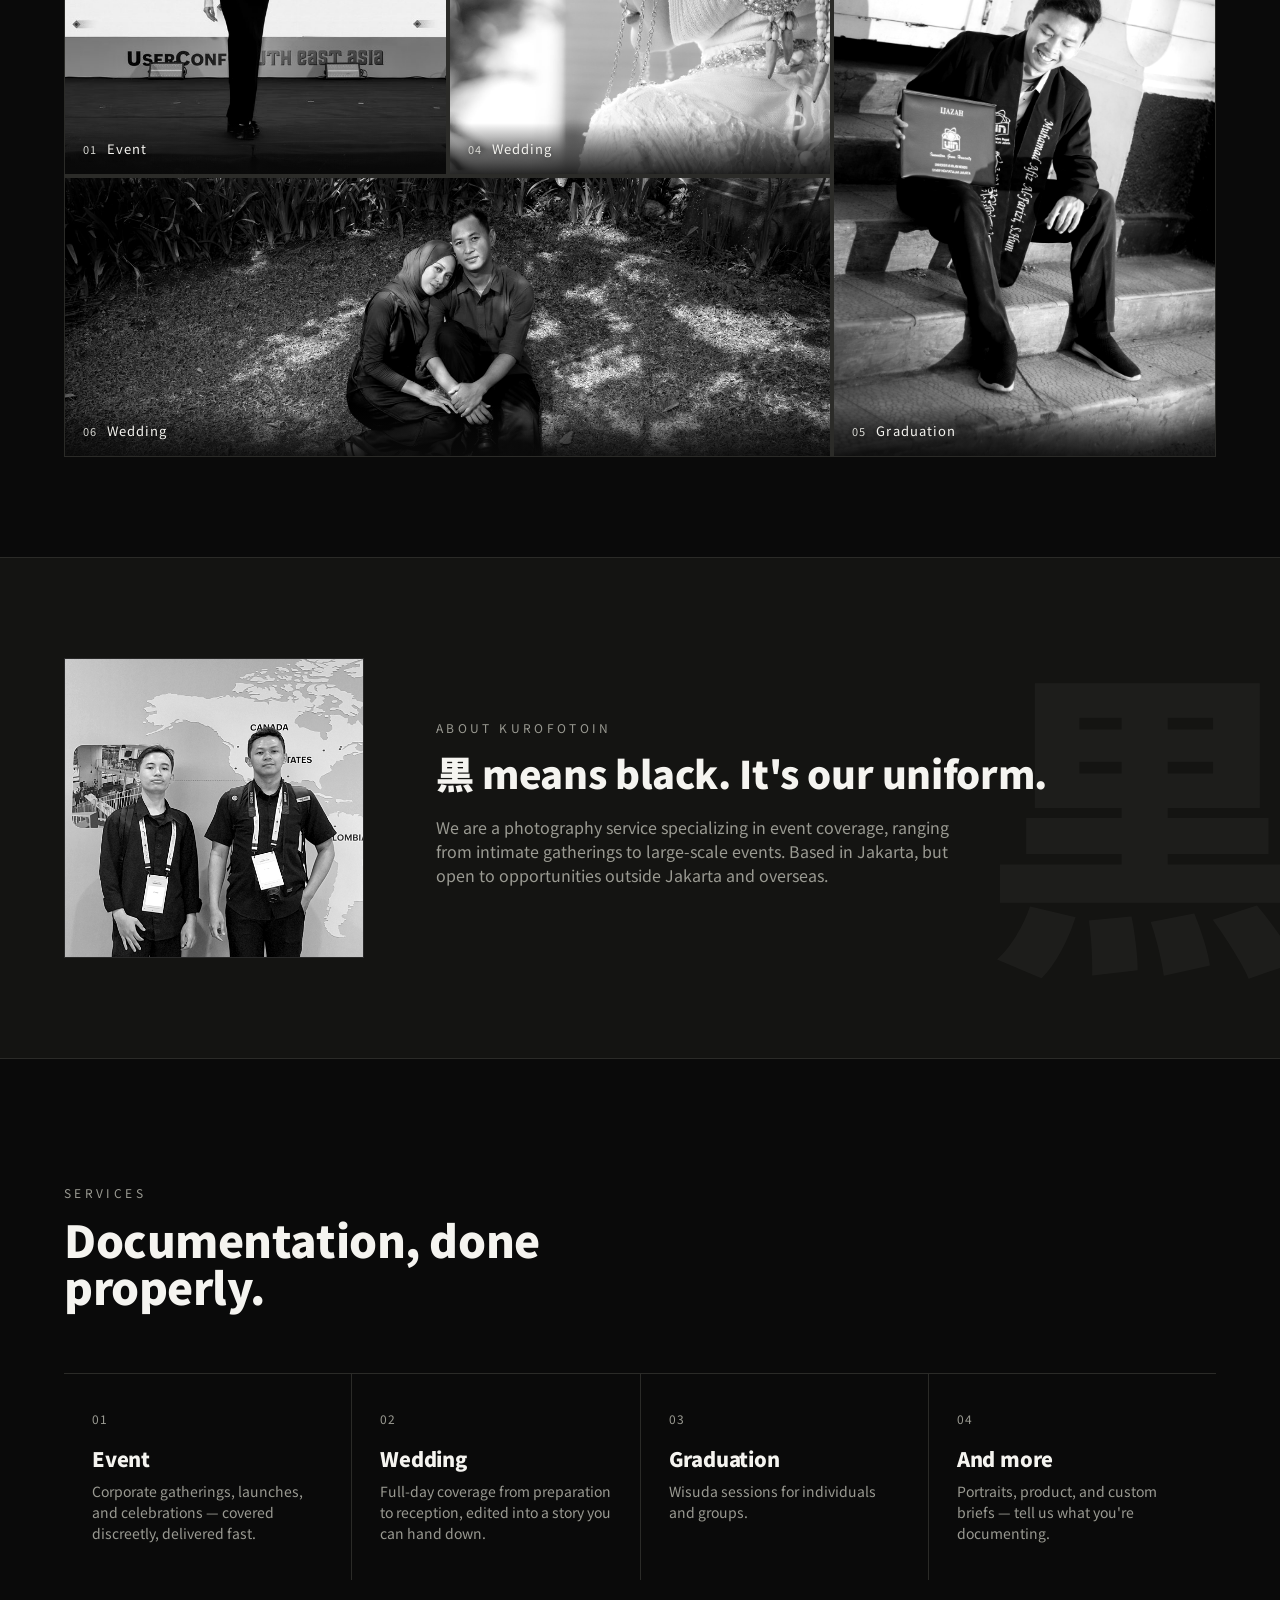
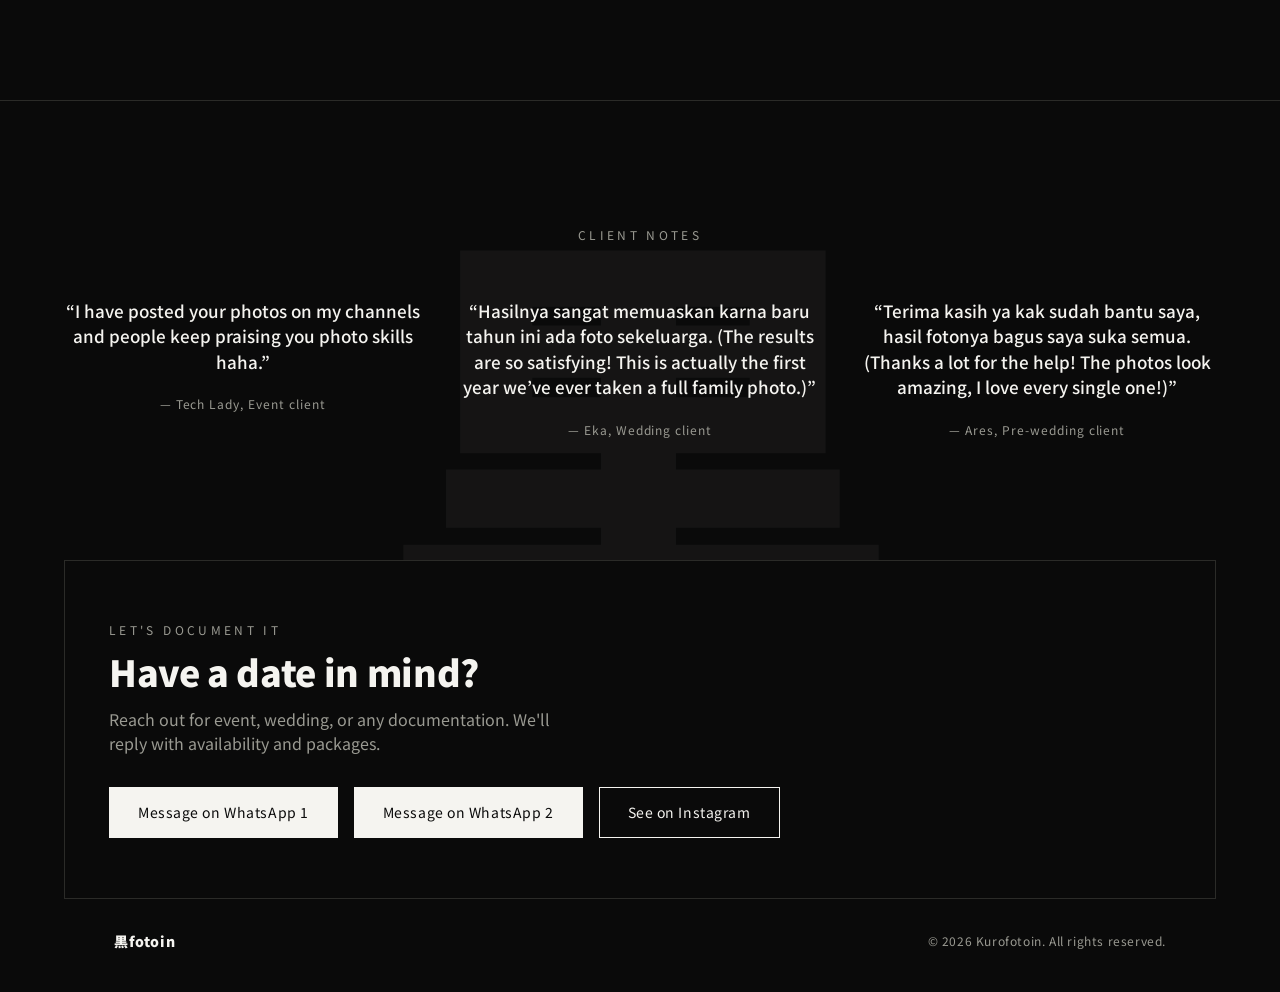
==== commit e14688ba: "Update index.html" ====
--- a/index.html
+++ b/index.html
@@ -148,7 +148,7 @@
     <div class="contact__right">
       <p class="eyebrow">Let's document it</p>
       <h2>Have a date in mind?</h2>
-      <p class="contact__sub">Reach out for wedding, event, or graduation documentation. We'll reply with availability and packages.</p>
+      <p class="contact__sub">Reach out for event, wedding, or any documentation. We'll reply with availability and packages.</p>
       <div class="contact__actions">
         <a href="https://wa.me/6287777003015" class="btn btn--solid" target="_blank" rel="noopener">Message on WhatsApp 1</a>
         <a href="https://wa.me/6289525091951" class="btn btn--solid" target="_blank" rel="noopener">Message on WhatsApp 2</a>
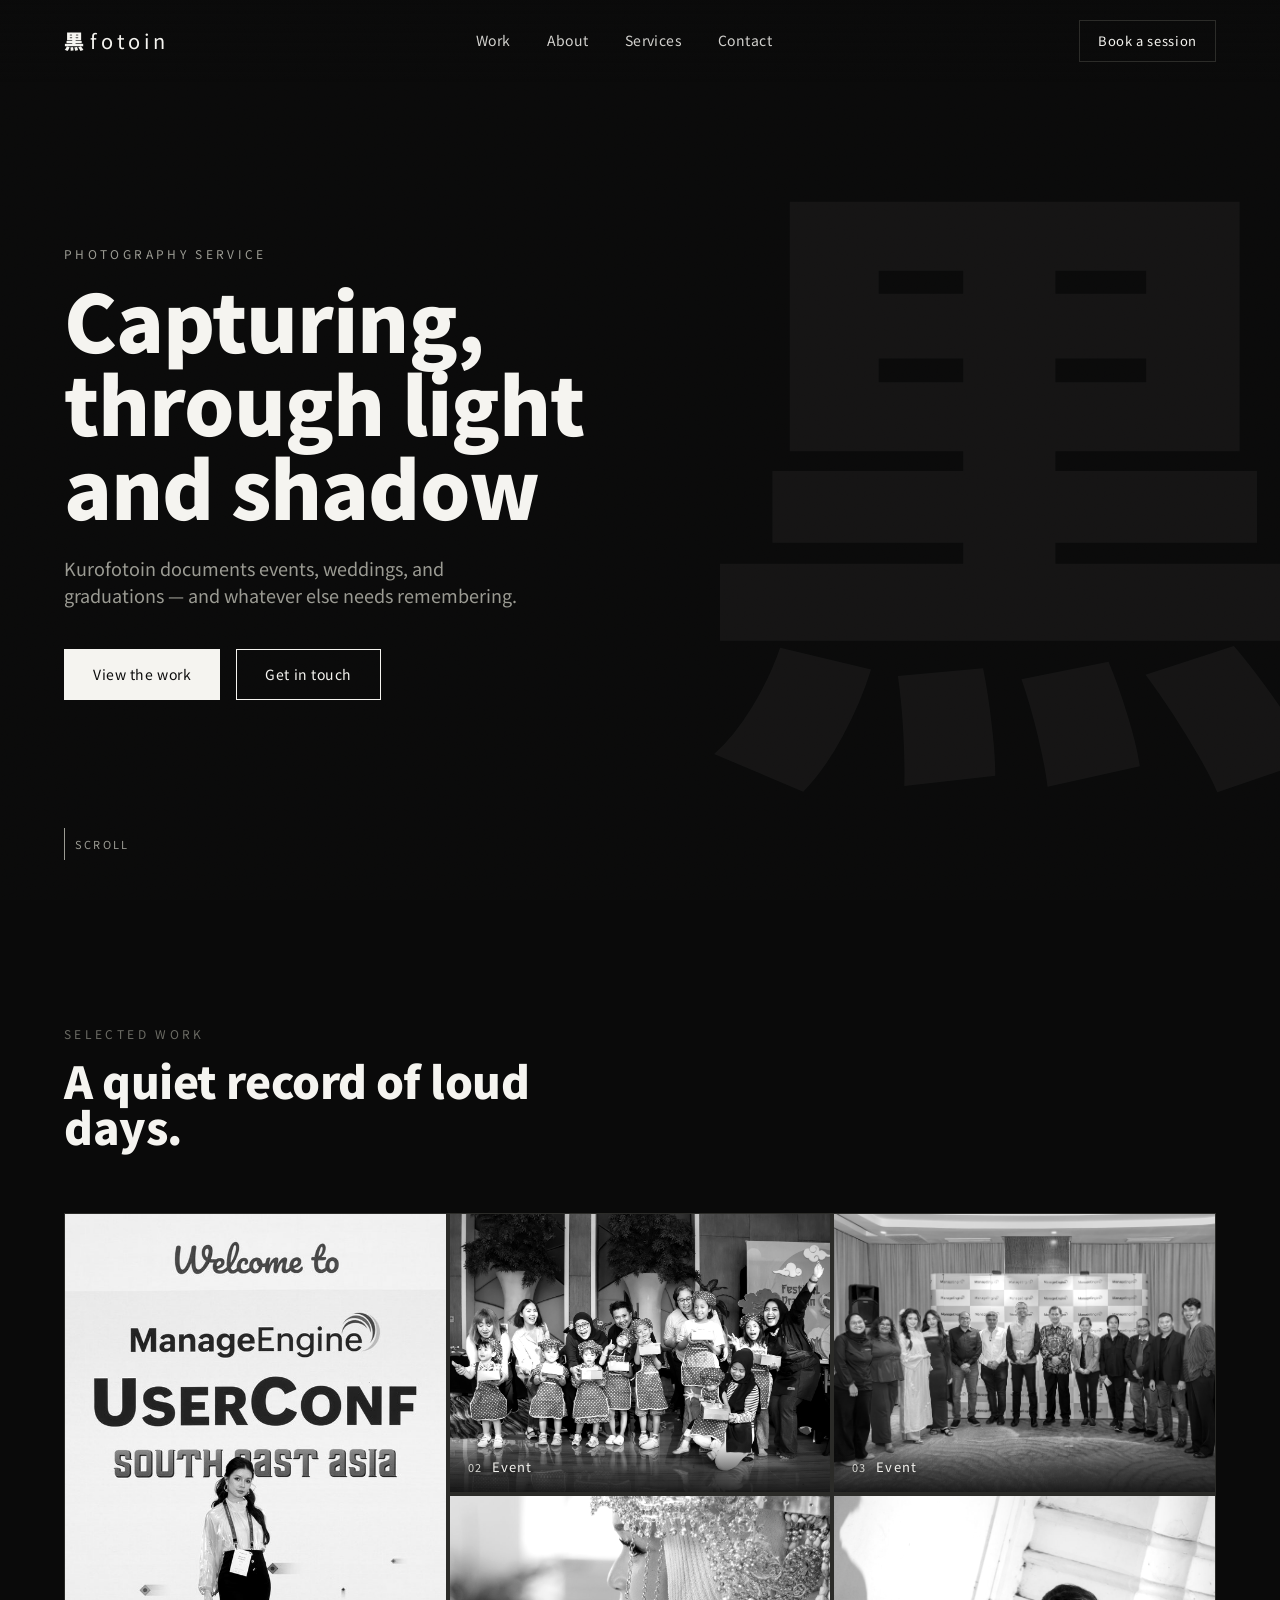
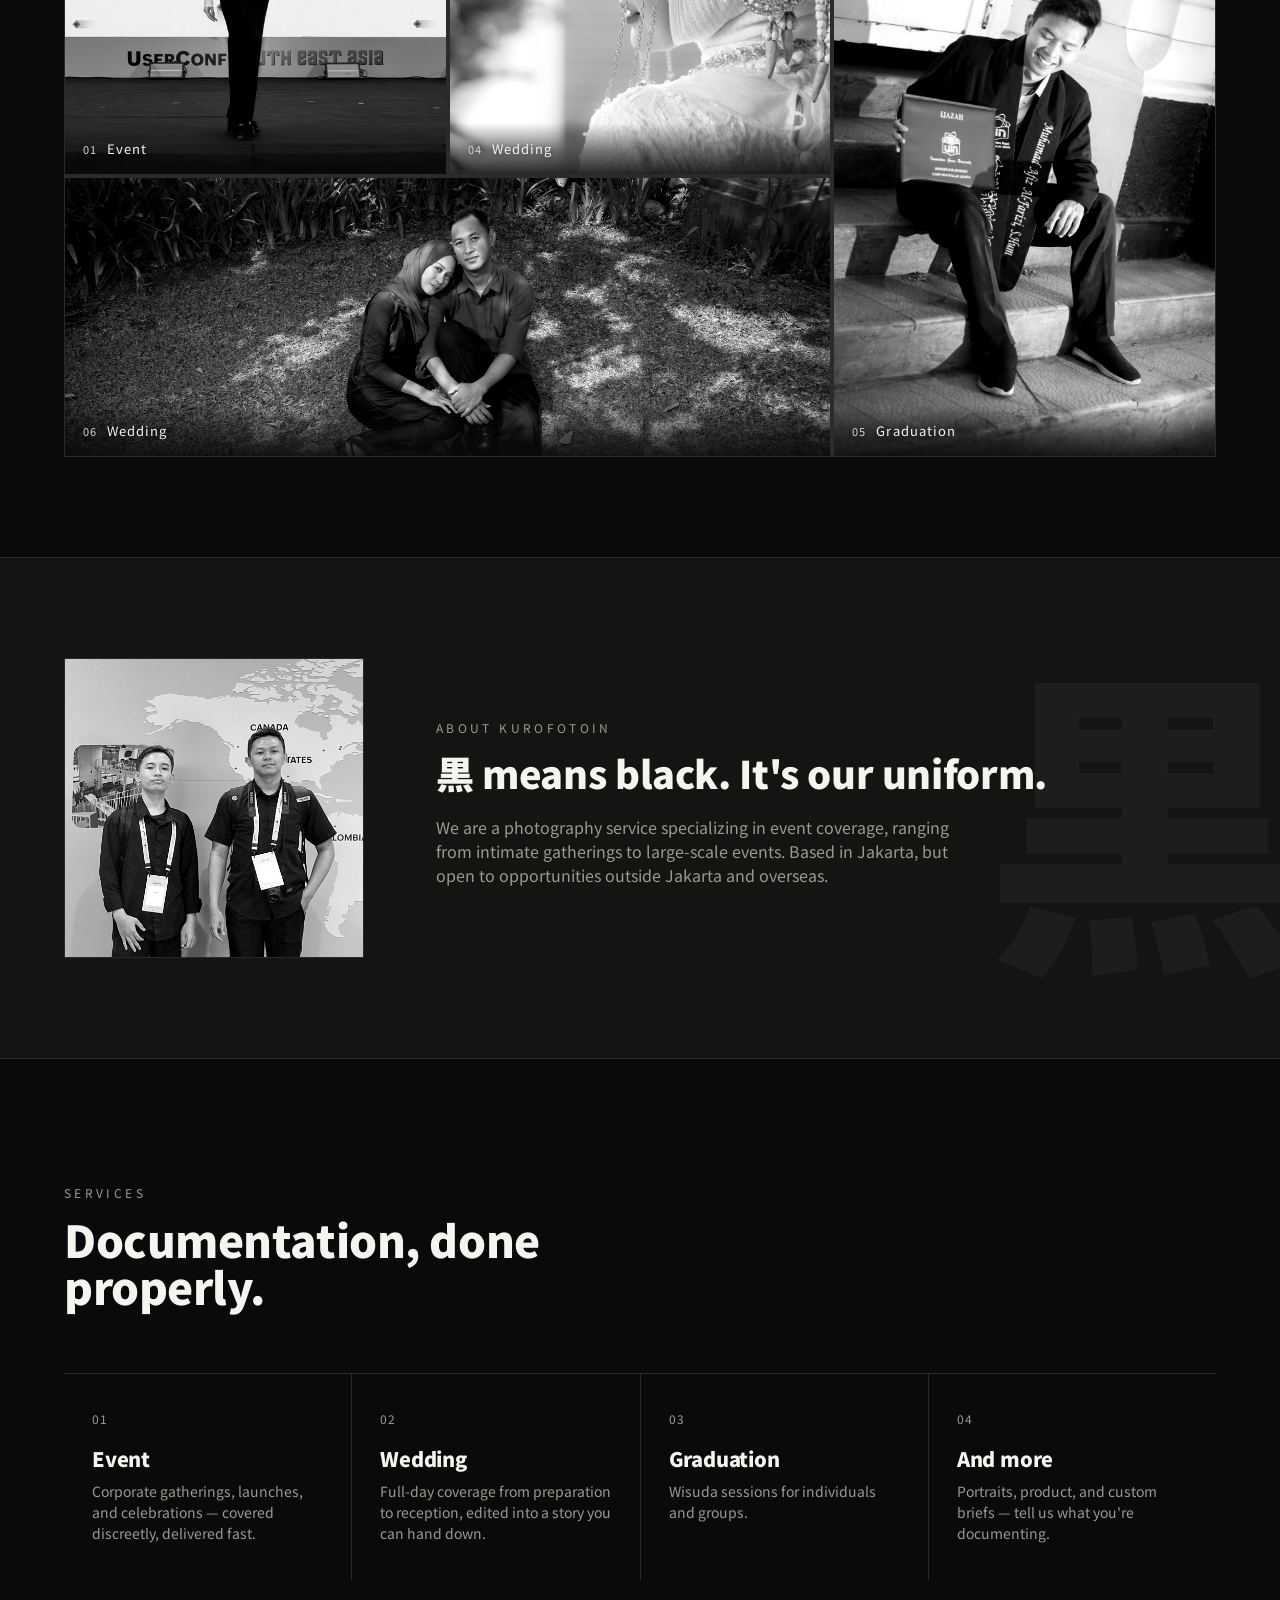
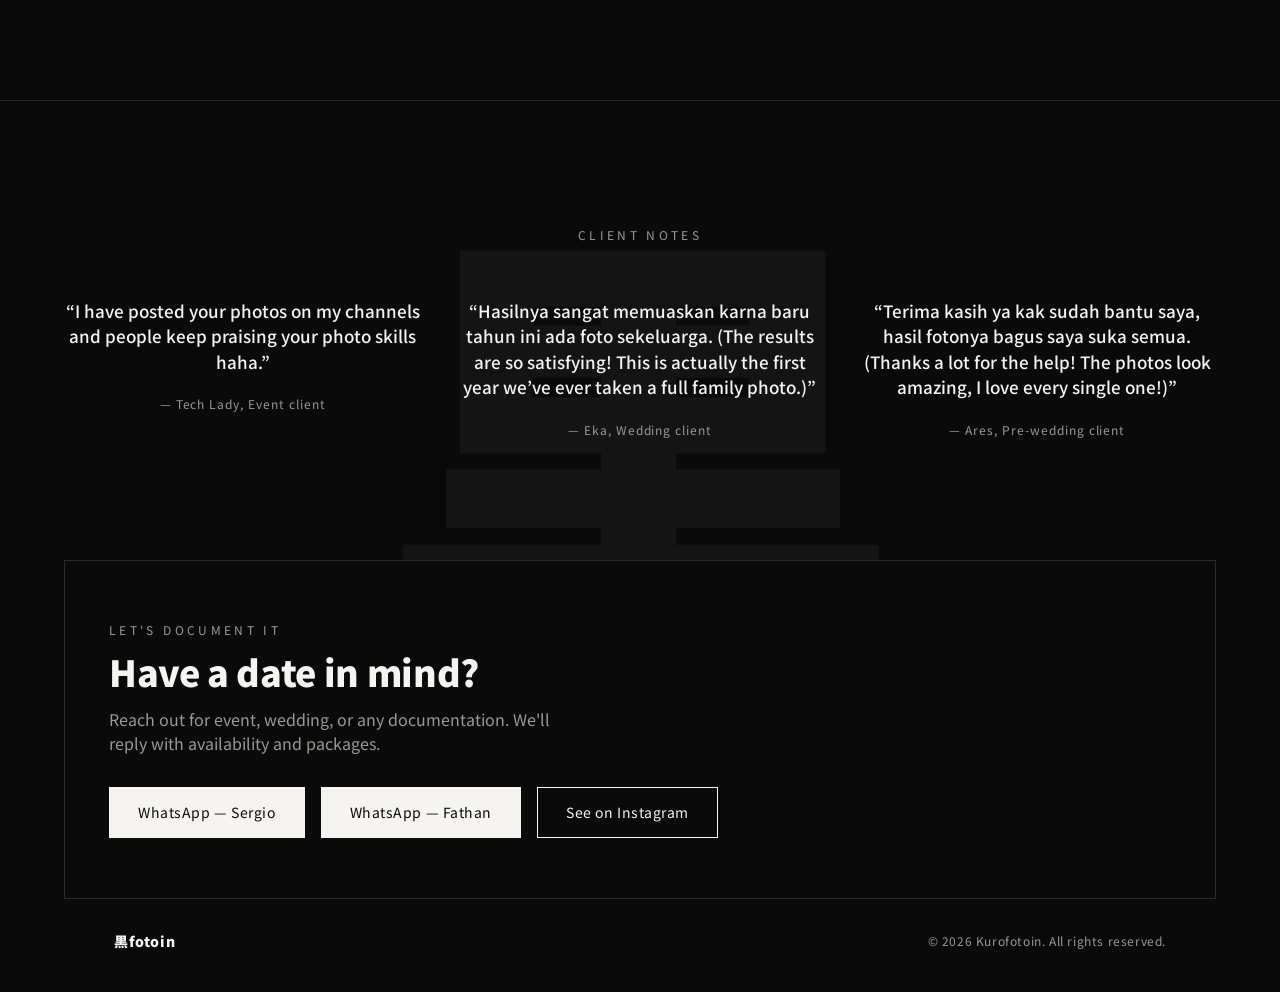
==== commit 926b97d8: "Update index.html" ====
--- a/index.html
+++ b/index.html
@@ -35,7 +35,7 @@
   <div class="hero__inner">
     <p class="eyebrow">Photography Service</p>
     <h1 class="hero__title">Capturing,<br>through light<br>and shadow</h1>
-    <p class="hero__sub">Kurofotoin documents events, weddings, graduations, and documentations.</p>
+    <p class="hero__sub">Kurofotoin documents events, weddings, and graduations — and whatever else needs remembering.</p>
     <div class="hero__actions">
       <a href="#work" class="btn btn--solid">View the work</a>
       <a href="#contact" class="btn btn--ghost">Get in touch</a>
@@ -128,7 +128,7 @@
   <p class="eyebrow">Client Notes</p>
   <div class="testimonials__list">
     <blockquote>
-      <p>“I have posted your photos on my channels and people keep praising you photo skills haha.”</p>
+      <p>“I have posted your photos on my channels and people keep praising your photo skills haha.”</p>
       <cite>— Tech Lady, Event client</cite>
     </blockquote>
     <blockquote>
@@ -150,8 +150,8 @@
       <h2>Have a date in mind?</h2>
       <p class="contact__sub">Reach out for event, wedding, or any documentation. We'll reply with availability and packages.</p>
       <div class="contact__actions">
-        <a href="https://wa.me/6287777003015" class="btn btn--solid" target="_blank" rel="noopener">Message on WhatsApp 1</a>
-        <a href="https://wa.me/6289525091951" class="btn btn--solid" target="_blank" rel="noopener">Message on WhatsApp 2</a>
+        <a href="https://wa.me/6287777003015" class="btn btn--solid" target="_blank" rel="noopener">WhatsApp — Sergio</a>
+        <a href="https://wa.me/6289525091951" class="btn btn--solid" target="_blank" rel="noopener">WhatsApp — Fathan</a>
         <a href="https://instagram.com/kurofotoin" class="btn btn--ghost" target="_blank" rel="noopener">See on Instagram</a>
       </div>
     </div>
--- a/style.css
+++ b/style.css
@@ -151,6 +151,7 @@
 }
 .frame:hover img{ transform:scale(1.04); }
 .frame--f img{ object-position:center 30%; }
+.frame--e img{ object-position:center 15%; }
 .frame__pending{
   position:absolute; top:50%; left:50%; transform:translate(-50%,-50%);
   display:flex; flex-direction:column; align-items:center; gap:8px;
@@ -268,6 +269,8 @@
    Responsive
 --------------------------------- */
 @media (max-width: 900px){
+  .hero{ min-height:auto; justify-content:flex-start; padding-top:140px; padding-bottom:180px; }
+  .hero__scroll{ bottom:90px; }
   .nav__links, .nav__cta{ display:none; }
   .nav__toggle{ display:flex; }
   .nav--open{ background:var(--ink); flex-direction:column; align-items:flex-start; gap:20px; padding-bottom:28px; }
@@ -284,14 +287,16 @@
   .grid{
     grid-template-columns:repeat(2,1fr);
     grid-template-rows:none;
-    grid-auto-rows:220px;
+    grid-auto-rows:auto;
   }
+  .frame{ aspect-ratio:4 / 3; }
   .frame--a, .frame--b, .frame--c, .frame--d, .frame--e, .frame--f{
     grid-column:auto; grid-row:auto;
   }
 }
 @media (max-width: 560px){
   .services__grid{ grid-template-columns:1fr; }
-  .grid{ grid-template-columns:1fr; grid-auto-rows:260px; }
+  .grid{ grid-template-columns:1fr; }
+  .frame{ aspect-ratio:16 / 10; }
   .footer{ flex-direction:column; gap:8px; align-items:flex-start; }
 }
